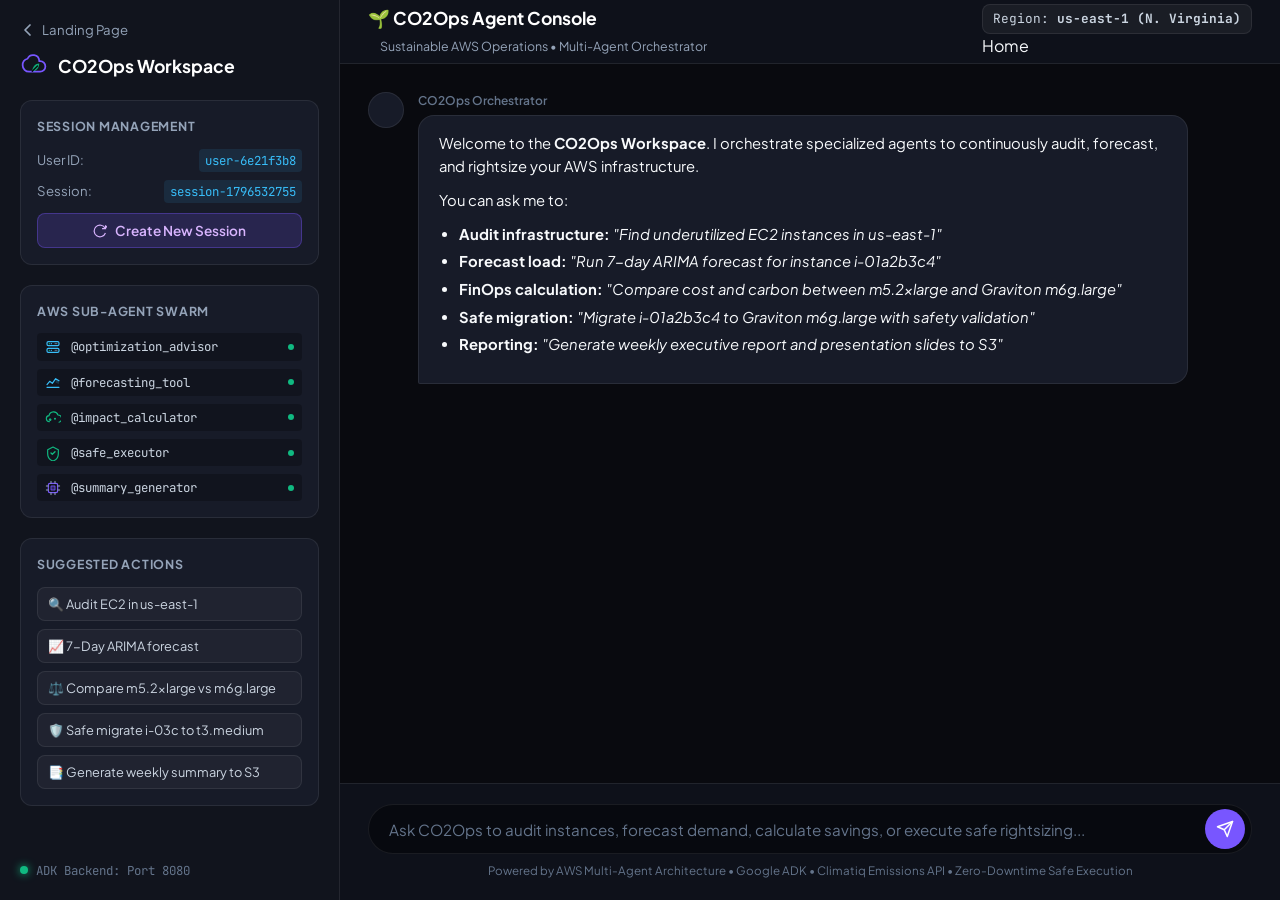
==== Frontend/workspace.html @ 9204d4e4 "Add backend auth, fix tests, merge with security fixes" ====
<!DOCTYPE html>
<html lang="en">
<head>
  <meta charset="UTF-8" />
  <meta name="viewport" content="width=device-width, initial-scale=1.0" />
  <title>CO2Ops — Agent Workspace</title>
  <link rel="preconnect" href="https://fonts.googleapis.com" />
  <link rel="preconnect" href="https://fonts.gstatic.com" crossorigin />
  <link href="https://fonts.googleapis.com/css2?family=Plus+Jakarta+Sans:wght@400;500;600;700;800&family=JetBrains+Mono:wght@400;500;600&display=swap" rel="stylesheet" />
  <link rel="stylesheet" href="./style.css" />
</head>
<body class="workspace-body">
  <!-- SVG Symbols Definition for CO2Ops -->
  <svg style="display: none;" xmlns="http://www.w3.org/2000/svg">
    <!-- Brand Logo: Eco Cloud with Leaf -->
    <symbol id="icon-co2ops-brand" viewBox="0 0 32 32">
      <path d="M22 10a7 7 0 0 0-13.4-2.3A7.5 7.5 0 0 0 3 15a7.5 7.5 0 0 0 7.5 7.5H23a6 6 0 0 0 0-12h-1z" fill="none" stroke="#7856ff" stroke-width="2" stroke-linecap="round" stroke-linejoin="round"/>
      <path d="M14 22c0-5 3.5-9 8-9 0 5-3.5 9-8 9z" fill="#10b981" opacity="0.9"/>
      <path d="M14 22l6-6" stroke="#07080b" stroke-width="1.5" stroke-linecap="round"/>
    </symbol>

    <!-- AWS EC2 Node -->
    <symbol id="icon-ec2-node" viewBox="0 0 24 24">
      <rect x="3" y="4" width="18" height="6" rx="2" fill="none" stroke="#38bdf8" stroke-width="1.75"/>
      <rect x="3" y="14" width="18" height="6" rx="2" fill="none" stroke="#38bdf8" stroke-width="1.75"/>
      <circle cx="6.5" cy="7" r="1" fill="#10b981"/>
      <circle cx="9.5" cy="7" r="1" fill="#38bdf8"/>
      <circle cx="6.5" cy="17" r="1" fill="#10b981"/>
      <circle cx="9.5" cy="17" r="1" fill="#38bdf8"/>
      <path d="M15 7h3M15 17h3" stroke="#64748b" stroke-width="1.5" stroke-linecap="round"/>
    </symbol>

    <!-- AWS Graviton ARM64 Chip -->
    <symbol id="icon-graviton-chip" viewBox="0 0 24 24">
      <rect x="5" y="5" width="14" height="14" rx="2.5" fill="none" stroke="#7856ff" stroke-width="1.75"/>
      <path d="M9 9h6v6H9z" fill="#7856ff" fill-opacity="0.3" stroke="#7856ff" stroke-width="1.2"/>
      <path d="M9 2v3M15 2v3M9 19v3M15 19v3M2 9h3M2 15h3M19 9h3M19 15h3" stroke="#94a3b8" stroke-width="1.5" stroke-linecap="round"/>
    </symbol>

    <!-- Carbon CO2 Molecule Cloud -->
    <symbol id="icon-co2-cloud" viewBox="0 0 24 24">
      <path d="M6.5 19a4.5 4.5 0 0 1-.5-8.97A7 7 0 0 1 19.5 9a5.5 5.5 0 0 1 1.5 10.79" fill="none" stroke="#10b981" stroke-width="1.75" stroke-linecap="round"/>
      <path d="M9 14.5a2 2 0 1 0 0 3 2 2 0 0 0 0-3zm6-1.5a1.5 1.5 0 1 1 0 3 1.5 1.5 0 0 1 0-3z" fill="#10b981"/>
    </symbol>

    <!-- 7-Day ARIMA Predictive Curve -->
    <symbol id="icon-arima-chart" viewBox="0 0 24 24">
      <path d="M3 20h18M3 16l4-5 4 3 5-7 5 3" fill="none" stroke="#38bdf8" stroke-width="1.75" stroke-linecap="round" stroke-linejoin="round"/>
      <path d="M16 7l5 3v5l-5-2z" fill="#38bdf8" fill-opacity="0.2"/>
    </symbol>

    <!-- Zero-Downtime Safe Shield -->
    <symbol id="icon-safe-shield" viewBox="0 0 24 24">
      <path d="M12 3l8 4v6c0 5-3.5 9.5-8 11-4.5-1.5-8-6-8-11V7l8-4z" fill="none" stroke="#10b981" stroke-width="1.75" stroke-linecap="round" stroke-linejoin="round"/>
      <path d="M9 12l2 2 4-4" fill="none" stroke="#10b981" stroke-width="2" stroke-linecap="round" stroke-linejoin="round"/>
    </symbol>

    <!-- Spark AI -->
    <symbol id="icon-copilot-spark" viewBox="0 0 24 24">
      <path d="M12 2L14.4 8.6L21 11L14.4 13.4L12 20L9.6 13.4L3 11L9.6 8.6L12 2Z" fill="url(#spark-grad)"/>
      <defs>
        <linearGradient id="spark-grad" x1="3" y1="2" x2="21" y2="20" gradientUnits="userSpaceOnUse">
          <stop stop-color="#7856ff"/>
          <stop offset="1" stop-color="#10b981"/>
        </linearGradient>
      </defs>
    </symbol>
  </svg>

  <div class="workspace-layout">
    <!-- Workspace Sidebar -->
    <aside class="workspace-sidebar">
      <div class="workspace-sidebar-header">
        <a href="./index.html" class="workspace-back-link" title="Return to Landing Page">
          <svg width="16" height="16" viewBox="0 0 16 16" fill="none"><path d="M10 13L5 8L10 3" stroke="currentColor" stroke-width="1.75" stroke-linecap="round" stroke-linejoin="round"/></svg>
          <span>Landing Page</span>
        </a>
        <div class="workspace-brand">
          <svg width="28" height="28"><use href="#icon-co2ops-brand"/></svg>
          <span class="brand-title">CO2Ops Workspace</span>
        </div>
      </div>

      <!-- Session Management -->
      <div class="session-card">
        <div class="session-card-title">Session Management</div>
        <div class="session-info-row">
          <span class="session-label">User ID:</span>
          <code id="ws-user-id" class="session-val">Loading...</code>
        </div>
        <div class="session-info-row">
          <span class="session-label">Session:</span>
          <code id="ws-session-id" class="session-val">Loading...</code>
        </div>
        <button id="ws-new-session-btn" class="btn-new-session">
          <svg width="14" height="14" viewBox="0 0 24 24" fill="none" stroke="currentColor" stroke-width="2"><path d="M21.5 2v6h-6M21.34 15.57a10 10 0 1 1-.57-8.38l5.67-5.67"/></svg>
          <span>Create New Session</span>
        </button>
      </div>

      <!-- Active Sub-Agents Status -->
      <div class="agent-swarm-card">
        <div class="session-card-title">AWS Sub-Agent Swarm</div>
        <ul class="swarm-list">
          <li class="swarm-item online" data-agent="optimization_advisor">
            <svg width="16" height="16"><use href="#icon-ec2-node"/></svg>
            <span>@optimization_advisor</span>
            <span class="badge-dot"></span>
          </li>
          <li class="swarm-item online" data-agent="forecasting_tool">
            <svg width="16" height="16"><use href="#icon-arima-chart"/></svg>
            <span>@forecasting_tool</span>
            <span class="badge-dot"></span>
          </li>
          <li class="swarm-item online" data-agent="impact_calculator">
            <svg width="16" height="16"><use href="#icon-co2-cloud"/></svg>
            <span>@impact_calculator</span>
            <span class="badge-dot"></span>
          </li>
          <li class="swarm-item online" data-agent="safe_executor">
            <svg width="16" height="16"><use href="#icon-safe-shield"/></svg>
            <span>@safe_executor</span>
            <span class="badge-dot"></span>
          </li>
          <li class="swarm-item online" data-agent="summary_generator">
            <svg width="16" height="16"><use href="#icon-graviton-chip"/></svg>
            <span>@summary_generator</span>
            <span class="badge-dot"></span>
          </li>
        </ul>
      </div>

      <!-- Quick Action Prompts -->
      <div class="quick-prompts-card">
        <div class="session-card-title">Suggested Actions</div>
        <div class="quick-chips">
          <button class="quick-chip" data-prompt="Audit my AWS EC2 fleet in us-east-1 for underutilized instances and carbon waste">
            🔍 Audit EC2 in us-east-1
          </button>
          <button class="quick-chip" data-prompt="Forecast 7-day CPU load for i-01a2b3c4d5e6f7g80 using ARIMA">
            📈 7-Day ARIMA forecast
          </button>
          <button class="quick-chip" data-prompt="Compare cost and carbon emissions between m5.2xlarge and Graviton m6g.large">
            ⚖️ Compare m5.2xlarge vs m6g.large
          </button>
          <button class="quick-chip" data-prompt="Execute safe migration of instance i-03c4d5e6f7g8012a to t3.medium with zero downtime">
            🛡️ Safe migrate i-03c to t3.medium
          </button>
          <button class="quick-chip" data-prompt="Generate weekly AWS sustainability executive summary report and upload to S3">
            📑 Generate weekly summary to S3
          </button>
        </div>
      </div>

      <div class="workspace-sidebar-footer">
        <div class="backend-pill">
          <span class="status-indicator live"></span>
          <span>ADK Backend: Port 8080</span>
        </div>
      </div>
    </aside>

    <!-- Main Chat Workspace -->
    <main class="workspace-main">
      <!-- Top Bar -->
      <header class="workspace-topbar">
        <div class="topbar-left">
          <h1 class="topbar-title">🌱 CO2Ops Agent Console</h1>
          <span class="topbar-sub">Sustainable AWS Operations • Multi-Agent Orchestrator</span>
        </div>
        <div class="topbar-right">
          <div class="badge-region">Region: <strong>us-east-1 (N. Virginia)</strong></div>
          <a href="./index.html" class="btn-ghost-nav">Home</a>
        </div>
      </header>

      <!-- Chat History -->
      <div id="ws-chat-history" class="chat-history-container">
        <!-- Welcome Message -->
        <div class="chat-message assistant-msg">
          <div class="msg-avatar">
            <svg width="20" height="20"><use href="#icon-copilot-spark"/></svg>
          </div>
          <div class="msg-content">
            <div class="msg-sender">CO2Ops Orchestrator</div>
            <div class="msg-text">
              <p>Welcome to the <strong>CO2Ops Workspace</strong>. I orchestrate specialized agents to continuously audit, forecast, and rightsize your AWS infrastructure.</p>
              <p>You can ask me to:</p>
              <ul>
                <li><strong>Audit infrastructure:</strong> <em>"Find underutilized EC2 instances in us-east-1"</em></li>
                <li><strong>Forecast load:</strong> <em>"Run 7-day ARIMA forecast for instance i-01a2b3c4"</em></li>
                <li><strong>FinOps calculation:</strong> <em>"Compare cost and carbon between m5.2xlarge and Graviton m6g.large"</em></li>
                <li><strong>Safe migration:</strong> <em>"Migrate i-01a2b3c4 to Graviton m6g.large with safety validation"</em></li>
                <li><strong>Reporting:</strong> <em>"Generate weekly executive report and presentation slides to S3"</em></li>
              </ul>
            </div>
          </div>
        </div>
      </div>

      <!-- Chat Input Form -->
      <footer class="workspace-input-bar">
        <form id="ws-chat-form" class="chat-form">
          <div class="input-wrapper">
            <input 
              type="text" 
              id="ws-chat-input" 
              placeholder="Ask CO2Ops to audit instances, forecast demand, calculate savings, or execute safe rightsizing..." 
              autocomplete="off"
              required 
            />
            <button type="submit" id="ws-send-btn" class="send-btn" title="Send message">
              <svg width="18" height="18" viewBox="0 0 24 24" fill="none" stroke="currentColor" stroke-width="2" stroke-linecap="round" stroke-linejoin="round">
                <line x1="22" y1="2" x2="11" y2="13"></line>
                <polygon points="22 2 15 22 11 13 2 9 22 2"></polygon>
              </svg>
            </button>
          </div>
        </form>
        <div class="input-caption">
          Powered by AWS Multi-Agent Architecture • Google ADK • Climatiq Emissions API • Zero-Downtime Safe Execution
        </div>
      </footer>
    </main>
  </div>

  <script src="./env.js"></script>
  <script src="./main.js"></script>
</body>
</html>
---- Frontend/style.css ----
/* ==========================================================================
   CO2Ops — Mixpanel-Authentic Design System & Workspace Styling
   Directly modeled on Mixpanel (mixpanel.com/home) & Framer Design Tokens
   Fonts: Garnett Medium/Regular, ABC Arizona Text Italic, Inter
   Palette: Warm Cream (#FAF9F5 / #FFFFFF), Deep Charcoal (#1F2023),
            Mixpanel Purple (#7856FF), Mint Green (#00332A / #EBF6F1),
            Coral (#CC5849 / #FAF0ED)
   ========================================================================== */

/* --- Local Mixpanel Fonts --- */
@font-face {
  font-family: "Garnett Medium";
  src: url("./assets/mixpanel/fonts/rEHnEvAsgbukh0QUeqSHBvG6PnI.woff2") format("woff2");
  font-display: swap;
  font-weight: 500;
  font-style: normal;
}

@font-face {
  font-family: "Garnett Regular";
  src: url("./assets/mixpanel/fonts/v6eZbzgEth8Leebqk8eQxltDlKQ.woff2") format("woff2");
  font-display: swap;
  font-weight: 400;
  font-style: normal;
}

@font-face {
  font-family: "Arizona Italic";
  src: url("./assets/mixpanel/fonts/aYR370jg1DL62OsIQpDG2mhc.woff2") format("woff2");
  font-display: swap;
  font-weight: 300;
  font-style: italic;
}

@font-face {
  font-family: "Apercu Pro";
  src: url("./assets/mixpanel/fonts/8K8wTfBIzzMXHg72z4VHnOIBNZk.woff2") format("woff2");
  font-display: swap;
  font-weight: 500;
  font-style: normal;
}

:root {
  /* Canvas & Backgrounds */
  --mp-canvas: #faf9f5;
  --mp-surface-white: #ffffff;
  --mp-surface-cream: #f4f3ed;
  --mp-surface-gray: #f3f3f7;
  --mp-surface-dark: #1f2023;
  --mp-surface-black: #111215;

  /* Text colors */
  --mp-text-primary: #1f2023;
  --mp-text-secondary: #5f6168;
  --mp-text-muted: #8e9099;
  --mp-text-light: #f4f4f6;

  /* Accents */
  --mp-purple: #7856ff;
  --mp-purple-hover: #6342e8;
  --mp-purple-tint: rgba(120, 86, 255, 0.08);
  --mp-purple-glow: rgba(120, 86, 255, 0.25);

  --mp-green-dark: #00332a;
  --mp-green-mint: #ebf6f1;
  --mp-green-accent: #00a36c;

  --mp-coral-dark: #661d2d;
  --mp-coral-tint: #faf0ed;
  --mp-coral-accent: #cc5849;

  --mp-blue-accent: #2563eb;
  --mp-amber-accent: #d97706;

  /* Borders */
  --mp-border-subtle: #e7e7eb;
  --mp-border-medium: #d4d4dc;
  --mp-border-dark: rgba(255, 255, 255, 0.1);

  /* Typography */
  --font-garnett: "Garnett Medium", "Plus Jakarta Sans", -apple-system, sans-serif;
  --font-editorial: "Arizona Italic", "Playfair Display", "Newsreader", serif;
  --font-body: "Inter", "Plus Jakarta Sans", -apple-system, sans-serif;
  --font-mono: "JetBrains Mono", monospace;

  /* Radii */
  --radius-sm: 8px;
  --radius-md: 12px;
  --radius-lg: 20px;
  --radius-xl: 32px;
  --radius-full: 9999px;

  /* Shadows */
  --shadow-subtle: 0 1px 3px rgba(0, 0, 0, 0.04), 0 1px 2px rgba(0, 0, 0, 0.02);
  --shadow-card: 0 4px 20px rgba(0, 0, 0, 0.06), 0 1px 3px rgba(0, 0, 0, 0.04);
  --shadow-float: 0 20px 40px rgba(0, 0, 0, 0.08), 0 1px 4px rgba(0, 0, 0, 0.04);
}

/* Reset & Base */
*, *::before, *::after {
  box-sizing: border-box;
  margin: 0;
  padding: 0;
}

html {
  scroll-behavior: smooth;
  color-scheme: light;
}

body {
  font-family: var(--font-body);
  color: var(--mp-text-primary);
  background-color: var(--mp-canvas);
  line-height: 1.55;
  -webkit-font-smoothing: antialiased;
}

a {
  color: inherit;
  text-decoration: none;
}

button, input {
  font-family: inherit;
}

.mp-container {
  width: 100%;
  max-width: 1240px;
  margin: 0 auto;
  padding: 0 28px;
}

/* ==========================================================================
   MIXPANEL LANDING PAGE
   ========================================================================== */

/* Top Notification Banner */
.mp-top-banner {
  background: var(--mp-surface-dark);
  color: #ffffff;
  font-size: 0.825rem;
  font-weight: 500;
  text-align: center;
  padding: 10px 16px;
  display: flex;
  align-items: center;
  justify-content: center;
  gap: 8px;
}

.mp-banner-link {
  display: inline-flex;
  align-items: center;
  gap: 6px;
  color: #d8b4fe;
  transition: color 0.15s ease;
}

.mp-banner-link:hover {
  color: #ffffff;
}

/* Sticky Mixpanel Header */
.mp-header {
  position: sticky;
  top: 0;
  z-index: 1000;
  background: rgba(250, 249, 245, 0.92);
  backdrop-filter: blur(16px);
  border-bottom: 1px solid var(--mp-border-subtle);
  height: 72px;
  display: flex;
  align-items: center;
  transition: all 0.2s ease;
}

.mp-header-inner {
  display: flex;
  align-items: center;
  justify-content: space-between;
  width: 100%;
}

.mp-logo {
  display: flex;
  align-items: center;
  gap: 10px;
}

.mp-logo-text {
  font-family: var(--font-garnett);
  font-size: 1.35rem;
  font-weight: 700;
  letter-spacing: -0.03em;
  color: var(--mp-text-primary);
}

.mp-nav-menu {
  display: none;
  align-items: center;
  gap: 32px;
}

@media (min-width: 860px) {
  .mp-nav-menu {
    display: flex;
  }
}

.mp-nav-item {
  font-size: 0.925rem;
  font-weight: 500;
  color: var(--mp-text-secondary);
  display: flex;
  align-items: center;
  gap: 4px;
  transition: color 0.15s ease;
}

.mp-nav-item:hover {
  color: var(--mp-text-primary);
}

.mp-header-actions {
  display: flex;
  align-items: center;
  gap: 16px;
}

.mp-btn-text {
  font-size: 0.9rem;
  font-weight: 600;
  color: var(--mp-text-primary);
  padding: 8px 12px;
  transition: opacity 0.15s ease;
}

.mp-btn-text:hover {
  opacity: 0.7;
}

.mp-btn-pill-primary {
  display: inline-flex;
  align-items: center;
  gap: 8px;
  background: var(--mp-surface-dark);
  color: #ffffff;
  font-size: 0.9rem;
  font-weight: 600;
  padding: 10px 22px;
  border-radius: var(--radius-full);
  transition: all 0.2s ease;
  box-shadow: 0 2px 8px rgba(0, 0, 0, 0.12);
}

.mp-btn-pill-primary:hover {
  background: #000000;
  transform: translateY(-1px);
  box-shadow: 0 4px 14px rgba(0, 0, 0, 0.18);
}

.mp-btn-pill-purple {
  display: inline-flex;
  align-items: center;
  gap: 8px;
  background: var(--mp-purple);
  color: #ffffff;
  font-size: 0.95rem;
  font-weight: 600;
  padding: 12px 28px;
  border-radius: var(--radius-full);
  transition: all 0.2s ease;
  box-shadow: 0 4px 16px var(--mp-purple-glow);
}

.mp-btn-pill-purple:hover {
  background: var(--mp-purple-hover);
  transform: translateY(-2px);
  box-shadow: 0 8px 24px var(--mp-purple-glow);
}

.mp-btn-pill-secondary {
  display: inline-flex;
  align-items: center;
  gap: 8px;
  background: var(--mp-surface-white);
  border: 1px solid var(--mp-border-medium);
  color: var(--mp-text-primary);
  font-size: 0.95rem;
  font-weight: 600;
  padding: 12px 26px;
  border-radius: var(--radius-full);
  transition: all 0.2s ease;
  box-shadow: var(--shadow-subtle);
}

.mp-btn-pill-secondary:hover {
  background: #f7f7fa;
  border-color: #bcbcc6;
}

/* Hero Section */
.mp-hero {
  padding: 72px 0 90px;
  text-align: center;
}

.mp-hero-tag {
  font-family: var(--font-garnett);
  font-size: 0.85rem;
  font-weight: 600;
  text-transform: uppercase;
  letter-spacing: 0.06em;
  color: var(--mp-purple);
  margin-bottom: 20px;
}

.mp-hero-h1 {
  font-family: var(--font-garnett);
  font-size: clamp(2.75rem, 5.5vw, 4.5rem);
  font-weight: 700;
  line-height: 1.12;
  letter-spacing: -0.035em;
  color: var(--mp-text-primary);
  max-width: 960px;
  margin: 0 auto 24px;
}

.mp-editorial-italic {
  font-family: var(--font-editorial);
  font-weight: 400;
  font-style: italic;
  letter-spacing: -0.01em;
  color: var(--mp-purple);
}

.mp-hero-sub {
  font-size: clamp(1.1rem, 2vw, 1.25rem);
  color: var(--mp-text-secondary);
  max-width: 720px;
  margin: 0 auto 36px;
  line-height: 1.6;
}

.mp-hero-actions {
  display: flex;
  align-items: center;
  justify-content: center;
  gap: 16px;
  margin-bottom: 28px;
  flex-wrap: wrap;
}

.mp-hero-review {
  display: inline-flex;
  align-items: center;
  gap: 8px;
  font-size: 0.85rem;
  color: var(--mp-text-muted);
  margin-bottom: 60px;
}

.mp-stars {
  color: #f59e0b;
}

/* Mixpanel Hero Product Showcase Window */
.mp-showcase-container {
  max-width: 1140px;
  margin: 0 auto;
}

.mp-showcase-window {
  background: var(--mp-surface-white);
  border: 1px solid var(--mp-border-subtle);
  border-radius: var(--radius-lg);
  box-shadow: var(--shadow-float);
  overflow: hidden;
  text-align: left;
}

.mp-showcase-topbar {
  background: #fbfbfd;
  border-bottom: 1px solid var(--mp-border-subtle);
  padding: 12px 20px;
  display: flex;
  align-items: center;
  justify-content: space-between;
}

.mp-window-controls {
  display: flex;
  gap: 7px;
}

.mp-win-dot {
  width: 10px;
  height: 10px;
  border-radius: 50%;
}
.mp-win-dot.d1 { background: #ff5f56; }
.mp-win-dot.d2 { background: #ffbd2e; }
.mp-win-dot.d3 { background: #27c93f; }

.mp-showcase-tabs {
  display: flex;
  gap: 4px;
}

.mp-tab-item {
  font-size: 0.8rem;
  font-weight: 600;
  padding: 5px 12px;
  border-radius: var(--radius-sm);
  color: var(--mp-text-secondary);
}

.mp-tab-item.active {
  background: var(--mp-surface-white);
  color: var(--mp-text-primary);
  box-shadow: var(--shadow-subtle);
}

.mp-live-tag {
  display: flex;
  align-items: center;
  gap: 6px;
  font-size: 0.775rem;
  color: var(--mp-green-accent);
  font-weight: 600;
}

.mp-live-dot {
  width: 7px;
  height: 7px;
  border-radius: 50%;
  background: var(--mp-green-accent);
  animation: pulseGreen 2s infinite;
}

@keyframes pulseGreen {
  0%, 100% { opacity: 1; transform: scale(1); }
  50% { opacity: 0.4; transform: scale(0.85); }
}

/* Mixpanel Query Bar inside showcase */
.mp-query-bar {
  background: #fcfcfd;
  border-bottom: 1px solid var(--mp-border-subtle);
  padding: 12px 24px;
  display: flex;
  align-items: center;
  gap: 16px;
  flex-wrap: wrap;
}

.mp-query-group {
  display: flex;
  align-items: center;
  gap: 8px;
  font-size: 0.825rem;
}

.mp-query-label {
  color: var(--mp-text-muted);
  font-weight: 500;
}

.mp-query-chip {
  display: inline-flex;
  align-items: center;
  gap: 6px;
  background: var(--mp-surface-white);
  border: 1px solid var(--mp-border-medium);
  padding: 4px 10px;
  border-radius: var(--radius-full);
  font-weight: 600;
  color: var(--mp-text-primary);
  font-size: 0.8rem;
}

.mp-query-chip.purple {
  background: var(--mp-purple-tint);
  border-color: rgba(120, 86, 255, 0.3);
  color: var(--mp-purple);
}

/* Showcase Body: Multi-Series Chart & Agent Insight */
.mp-showcase-body {
  padding: 28px 24px;
  position: relative;
  background: var(--mp-surface-white);
}

.mp-chart-legend {
  display: flex;
  gap: 20px;
  margin-bottom: 20px;
}

.mp-legend-item {
  display: flex;
  align-items: center;
  gap: 8px;
  font-size: 0.8rem;
  font-weight: 500;
  color: var(--mp-text-secondary);
}

.mp-legend-color {
  width: 12px;
  height: 4px;
  border-radius: 2px;
}
.mp-legend-color.c1 { background: var(--mp-purple); }
.mp-legend-color.c2 { background: var(--mp-green-accent); }
.mp-legend-color.c3 { background: #38bdf8; }

.mp-chart-canvas-wrap {
  width: 100%;
  height: 220px;
  margin-bottom: 20px;
}

.mp-chart-canvas-wrap svg {
  width: 100%;
  height: 100%;
}

/* Mixpanel AI Agent Callout Overlay Bubble */
.mp-agent-callout {
  background: #ffffff;
  border: 1px solid rgba(120, 86, 255, 0.35);
  border-radius: var(--radius-md);
  box-shadow: 0 12px 32px rgba(120, 86, 255, 0.12), 0 2px 8px rgba(0,0,0,0.04);
  padding: 16px 20px;
  display: flex;
  align-items: flex-start;
  gap: 16px;
  max-width: 760px;
  margin: 0 auto;
}

.mp-agent-spark-icon {
  flex-shrink: 0;
  width: 36px;
  height: 36px;
  border-radius: 50%;
  background: var(--mp-purple-tint);
  display: flex;
  align-items: center;
  justify-content: center;
}

.mp-agent-callout-content {
  flex-grow: 1;
}

.mp-agent-header {
  display: flex;
  align-items: center;
  justify-content: space-between;
  margin-bottom: 4px;
}

.mp-agent-badge {
  font-size: 0.8rem;
  font-weight: 700;
  color: var(--mp-purple);
  text-transform: uppercase;
  letter-spacing: 0.04em;
}

.mp-agent-time {
  font-size: 0.75rem;
  color: var(--mp-text-muted);
}

.mp-agent-message {
  font-size: 0.9rem;
  color: var(--mp-text-primary);
  line-height: 1.5;
}

.mp-agent-action-row {
  margin-top: 10px;
  display: flex;
  gap: 10px;
}

.mp-btn-action-small {
  font-size: 0.775rem;
  font-weight: 600;
  padding: 4px 12px;
  border-radius: var(--radius-full);
  background: var(--mp-purple);
  color: #ffffff;
  transition: opacity 0.15s ease;
}

.mp-btn-action-small:hover {
  opacity: 0.9;
}

/* Logos Strip */
.mp-logos-strip {
  padding: 60px 0 80px;
  text-align: center;
  border-bottom: 1px solid var(--mp-border-subtle);
}

.mp-logos-title {
  font-size: 0.85rem;
  font-weight: 600;
  text-transform: uppercase;
  letter-spacing: 0.06em;
  color: var(--mp-text-muted);
  margin-bottom: 32px;
}

.mp-logos-grid {
  display: flex;
  align-items: center;
  justify-content: center;
  gap: 48px;
  flex-wrap: wrap;
}

.mp-logo-partner {
  display: flex;
  align-items: center;
  gap: 10px;
  font-size: 1.1rem;
  font-weight: 700;
  color: #71737d;
  filter: grayscale(1);
  opacity: 0.8;
  transition: all 0.2s ease;
}

.mp-logo-partner:hover {
  filter: grayscale(0);
  opacity: 1;
  color: var(--mp-text-primary);
}

/* Pillars Section (Mixpanel's signature layout) */
.mp-pillar-section {
  padding: 100px 0;
  border-bottom: 1px solid var(--mp-border-subtle);
}

.mp-pillar-row {
  display: grid;
  grid-template-columns: 1fr;
  gap: 48px;
  align-items: center;
}

@media (min-width: 860px) {
  .mp-pillar-row {
    grid-template-columns: 1fr 1fr;
    gap: 80px;
  }
  .mp-pillar-row.reverse {
    direction: rtl;
  }
  .mp-pillar-row.reverse > * {
    direction: ltr;
  }
}

.mp-pillar-tag {
  font-family: var(--font-garnett);
  font-size: 0.825rem;
  font-weight: 600;
  text-transform: uppercase;
  letter-spacing: 0.06em;
  color: var(--mp-purple);
  margin-bottom: 12px;
  display: inline-block;
}

.mp-pillar-h2 {
  font-family: var(--font-garnett);
  font-size: clamp(2rem, 3.2vw, 2.75rem);
  font-weight: 700;
  line-height: 1.15;
  letter-spacing: -0.03em;
  margin-bottom: 18px;
  color: var(--mp-text-primary);
}

.mp-pillar-desc {
  font-size: 1.05rem;
  color: var(--mp-text-secondary);
  line-height: 1.6;
  margin-bottom: 24px;
}

.mp-pillar-bullets {
  list-style: none;
  display: flex;
  flex-direction: column;
  gap: 12px;
  margin-bottom: 32px;
}

.mp-bullet-item {
  display: flex;
  align-items: flex-start;
  gap: 12px;
  font-size: 0.95rem;
  color: var(--mp-text-primary);
}

.mp-bullet-check {
  color: var(--mp-purple);
  font-weight: 700;
  flex-shrink: 0;
  margin-top: 2px;
}

/* Pillar Visual Card */
.mp-pillar-visual {
  background: var(--mp-surface-white);
  border: 1px solid var(--mp-border-subtle);
  border-radius: var(--radius-lg);
  box-shadow: var(--shadow-card);
  padding: 32px;
}

.mp-card-title {
  font-family: var(--font-garnett);
  font-size: 1.1rem;
  font-weight: 600;
  margin-bottom: 20px;
  color: var(--mp-text-primary);
}

.mp-stat-row {
  display: flex;
  justify-content: space-between;
  align-items: center;
  padding: 12px 0;
  border-bottom: 1px solid var(--mp-border-subtle);
  font-size: 0.9rem;
}

.mp-stat-row:last-child {
  border-bottom: none;
}

.mp-stat-label {
  color: var(--mp-text-secondary);
}

.mp-stat-value {
  font-family: var(--font-mono);
  font-weight: 600;
  color: var(--mp-text-primary);
}

.mp-stat-value.green {
  color: var(--mp-green-accent);
}

.mp-stat-value.purple {
  color: var(--mp-purple);
}

/* Bento Grid Section */
.mp-bento-section {
  padding: 110px 0;
  background: var(--mp-surface-white);
  border-bottom: 1px solid var(--mp-border-subtle);
}

.mp-bento-header {
  text-align: center;
  max-width: 760px;
  margin: 0 auto 64px;
}

.mp-bento-grid {
  display: grid;
  grid-template-columns: 1fr;
  gap: 28px;
}

@media (min-width: 768px) {
  .mp-bento-grid {
    grid-template-columns: repeat(3, 1fr);
  }
  .mp-bento-col-2 {
    grid-column: span 2;
  }
}

.mp-bento-card {
  border: 1px solid var(--mp-border-subtle);
  border-radius: var(--radius-lg);
  padding: 36px 32px;
  transition: all 0.2s ease;
  display: flex;
  flex-direction: column;
}

.mp-bento-card.bg-cream {
  background: var(--mp-surface-cream);
}

.mp-bento-card.bg-mint {
  background: var(--mp-green-mint);
}

.mp-bento-card.bg-purple {
  background: #f7f4ff;
}

.mp-bento-card.bg-gray {
  background: var(--mp-surface-gray);
}

.mp-bento-card:hover {
  transform: translateY(-3px);
  box-shadow: var(--shadow-card);
}

.mp-bento-icon {
  width: 44px;
  height: 44px;
  border-radius: var(--radius-md);
  background: var(--mp-surface-white);
  display: flex;
  align-items: center;
  justify-content: center;
  margin-bottom: 24px;
  box-shadow: var(--shadow-subtle);
}

.mp-bento-h3 {
  font-family: var(--font-garnett);
  font-size: 1.25rem;
  font-weight: 600;
  margin-bottom: 12px;
  color: var(--mp-text-primary);
}

.mp-bento-p {
  font-size: 0.95rem;
  color: var(--mp-text-secondary);
  line-height: 1.6;
}

/* Testimonial Quote */
.mp-testimonial-section {
  padding: 100px 0;
  text-align: center;
}

.mp-quote-mark {
  font-family: var(--font-editorial);
  font-size: 5rem;
  line-height: 1;
  color: var(--mp-purple);
  margin-bottom: -20px;
}

.mp-testimonial-text {
  font-family: var(--font-garnett);
  font-size: clamp(1.5rem, 2.7vw, 2.25rem);
  font-weight: 500;
  line-height: 1.35;
  color: var(--mp-text-primary);
  max-width: 860px;
  margin: 0 auto 32px;
}

.mp-author-row {
  display: inline-flex;
  align-items: center;
  gap: 14px;
}

.mp-author-avatar {
  width: 48px;
  height: 48px;
  border-radius: 50%;
  background: var(--mp-surface-dark);
  color: #ffffff;
  display: flex;
  align-items: center;
  justify-content: center;
  font-weight: 700;
}

.mp-author-info {
  text-align: left;
}

.mp-author-name {
  font-size: 0.95rem;
  font-weight: 700;
  color: var(--mp-text-primary);
}

.mp-author-title {
  font-size: 0.8rem;
  color: var(--mp-text-muted);
}

/* Dark CTA Section */
.mp-cta-section {
  background: var(--mp-surface-dark);
  color: #ffffff;
  padding: 100px 0;
  text-align: center;
}

.mp-cta-h2 {
  font-family: var(--font-garnett);
  font-size: clamp(2.5rem, 4.5vw, 3.75rem);
  font-weight: 700;
  line-height: 1.15;
  letter-spacing: -0.03em;
  margin-bottom: 20px;
}

.mp-cta-p {
  font-size: 1.15rem;
  color: #a1a1aa;
  max-width: 600px;
  margin: 0 auto 36px;
}

/* Mixpanel 5-Column Footer */
.mp-footer {
  background: #111215;
  color: #a1a1aa;
  padding: 80px 0 40px;
  font-size: 0.875rem;
}

.mp-footer-grid {
  display: grid;
  grid-template-columns: 2fr repeat(4, 1fr);
  gap: 48px;
  margin-bottom: 64px;
}

@media (max-width: 860px) {
  .mp-footer-grid {
    grid-template-columns: 1fr 1fr;
  }
}

.mp-footer-brand p {
  margin: 16px 0 24px;
  max-width: 280px;
  line-height: 1.6;
  color: #71717a;
}

.mp-footer-status {
  display: flex;
  align-items: center;
  gap: 8px;
  font-size: 0.8rem;
  color: #e4e4e7;
}

.mp-footer-col h5 {
  font-family: var(--font-garnett);
  font-size: 0.85rem;
  font-weight: 700;
  text-transform: uppercase;
  letter-spacing: 0.05em;
  color: #ffffff;
  margin-bottom: 16px;
}

.mp-footer-col ul {
  list-style: none;
  display: flex;
  flex-direction: column;
  gap: 12px;
}

.mp-footer-col a {
  color: #a1a1aa;
  transition: color 0.15s ease;
}

.mp-footer-col a:hover {
  color: #ffffff;
}

.mp-footer-bottom {
  border-top: 1px solid rgba(255, 255, 255, 0.08);
  padding-top: 32px;
  display: flex;
  align-items: center;
  justify-content: space-between;
  flex-wrap: wrap;
  gap: 16px;
  font-size: 0.8rem;
  color: #71717a;
}

/* ==========================================================================
   WORKSPACE CONSOLE STYLING (Preserved & Polished)
   ========================================================================== */

.workspace-body {
  background-color: #0c0e14;
  height: 100vh;
  overflow: hidden;
  color: #f8fafc;
}

.workspace-layout {
  display: flex;
  height: 100vh;
  width: 100%;
}

.workspace-sidebar {
  width: 340px;
  flex-shrink: 0;
  background: #11141d;
  border-right: 1px solid rgba(255, 255, 255, 0.08);
  display: flex;
  flex-direction: column;
  padding: 20px;
  gap: 20px;
  overflow-y: auto;
}

.workspace-sidebar-header {
  display: flex;
  flex-direction: column;
  gap: 12px;
}

.workspace-back-link {
  display: inline-flex;
  align-items: center;
  gap: 6px;
  font-size: 0.825rem;
  color: #94a3b8;
  transition: color 0.15s ease;
}

.workspace-back-link:hover {
  color: #ffffff;
}

.workspace-brand {
  display: flex;
  align-items: center;
  gap: 10px;
}

.brand-title {
  font-family: var(--font-garnett);
  font-size: 1.1rem;
  font-weight: 700;
  color: #ffffff;
}

.session-card, .agent-swarm-card, .quick-prompts-card {
  background: #171b28;
  border: 1px solid rgba(255, 255, 255, 0.08);
  border-radius: var(--radius-md);
  padding: 16px;
}

.session-card-title {
  font-size: 0.775rem;
  font-weight: 700;
  text-transform: uppercase;
  letter-spacing: 0.06em;
  color: #94a3b8;
  margin-bottom: 12px;
}

.session-info-row {
  display: flex;
  justify-content: space-between;
  align-items: center;
  font-size: 0.825rem;
  margin-bottom: 8px;
}

.session-label {
  color: #94a3b8;
}

.session-val {
  font-family: var(--font-mono);
  font-size: 0.775rem;
  color: #38bdf8;
  background: rgba(56, 189, 248, 0.1);
  padding: 2px 6px;
  border-radius: 4px;
}

.btn-new-session {
  width: 100%;
  display: flex;
  align-items: center;
  justify-content: center;
  gap: 8px;
  background: rgba(120, 86, 255, 0.18);
  border: 1px solid rgba(120, 86, 255, 0.35);
  color: #d8b4fe;
  font-size: 0.85rem;
  font-weight: 600;
  padding: 8px 12px;
  border-radius: var(--radius-sm);
  cursor: pointer;
  margin-top: 10px;
  transition: all 0.15s ease;
}

.btn-new-session:hover {
  background: rgba(120, 86, 255, 0.3);
  color: #ffffff;
}

.swarm-list {
  list-style: none;
  display: flex;
  flex-direction: column;
  gap: 8px;
}

.swarm-item {
  display: flex;
  align-items: center;
  gap: 10px;
  font-family: var(--font-mono);
  font-size: 0.775rem;
  color: #cbd5e1;
  padding: 4px 8px;
  border-radius: 4px;
  background: rgba(0, 0, 0, 0.25);
}

.swarm-item .badge-dot {
  width: 6px;
  height: 6px;
  border-radius: 50%;
  background: #10b981;
  margin-left: auto;
}

/* Lights up while that sub-agent is the one handling the current request */
.swarm-item.active-agent {
  background: rgba(120, 86, 255, 0.16);
  border: 1px solid rgba(120, 86, 255, 0.5);
  color: #fff;
  box-shadow: 0 0 12px rgba(120, 86, 255, 0.25);
}

.swarm-item.active-agent .badge-dot {
  background: #7856ff;
  animation: agentPulse 1s infinite ease-in-out;
}

@keyframes agentPulse {
  0%, 100% { transform: scale(1); opacity: 1; }
  50% { transform: scale(1.6); opacity: 0.6; }
}

.quick-chips {
  display: flex;
  flex-direction: column;
  gap: 8px;
}

.quick-chip {
  background: rgba(255, 255, 255, 0.04);
  border: 1px solid rgba(255, 255, 255, 0.08);
  color: #cbd5e1;
  font-size: 0.8rem;
  padding: 8px 10px;
  border-radius: var(--radius-sm);
  text-align: left;
  cursor: pointer;
  transition: all 0.15s ease;
}

.quick-chip:hover {
  background: rgba(120, 86, 255, 0.15);
  border-color: rgba(120, 86, 255, 0.35);
  color: #ffffff;
}

.workspace-sidebar-footer {
  margin-top: auto;
}

.backend-pill {
  display: flex;
  align-items: center;
  gap: 8px;
  font-size: 0.775rem;
  font-family: var(--font-mono);
  color: #64748b;
}

.status-indicator.live {
  width: 8px;
  height: 8px;
  border-radius: 50%;
  background: #10b981;
  box-shadow: 0 0 8px #10b981;
}

.workspace-main {
  flex-grow: 1;
  display: flex;
  flex-direction: column;
  height: 100vh;
  background: #090a0f;
}

.workspace-topbar {
  height: 64px;
  border-bottom: 1px solid rgba(255, 255, 255, 0.08);
  display: flex;
  align-items: center;
  justify-content: space-between;
  padding: 0 28px;
  background: #0e111a;
}

.topbar-title {
  font-family: var(--font-garnett);
  font-size: 1.1rem;
  font-weight: 700;
  color: #ffffff;
}

.topbar-sub {
  font-size: 0.775rem;
  color: #94a3b8;
  margin-left: 12px;
}

.badge-region {
  font-size: 0.8rem;
  font-family: var(--font-mono);
  background: rgba(255, 255, 255, 0.05);
  border: 1px solid rgba(255, 255, 255, 0.08);
  padding: 4px 10px;
  border-radius: var(--radius-sm);
  color: #cbd5e1;
}

.chat-history-container {
  flex-grow: 1;
  overflow-y: auto;
  padding: 28px;
  display: flex;
  flex-direction: column;
  gap: 20px;
}

.chat-message {
  display: flex;
  gap: 14px;
  max-width: 820px;
}

.chat-message.assistant-msg {
  align-self: flex-start;
}

.chat-message.user-msg {
  align-self: flex-end;
  flex-direction: row-reverse;
}

.msg-avatar {
  width: 36px;
  height: 36px;
  border-radius: 50%;
  background: #171b28;
  border: 1px solid rgba(255, 255, 255, 0.08);
  display: flex;
  align-items: center;
  justify-content: center;
  flex-shrink: 0;
}

.user-msg .msg-avatar {
  background: var(--mp-purple);
  color: #ffffff;
  font-weight: 700;
  font-size: 0.85rem;
}

.msg-content {
  display: flex;
  flex-direction: column;
  gap: 4px;
}

.msg-sender {
  font-size: 0.75rem;
  font-weight: 600;
  color: #64748b;
}

.user-msg .msg-sender {
  text-align: right;
}

.msg-text {
  background: #171b28;
  border: 1px solid rgba(255, 255, 255, 0.08);
  border-radius: 16px 16px 16px 2px;
  padding: 16px 20px;
  font-size: 0.925rem;
  line-height: 1.6;
  color: #f8fafc;
}

.user-msg .msg-text {
  background: linear-gradient(135deg, var(--mp-purple) 0%, #6366f1 100%);
  border-color: transparent;
  border-radius: 16px 16px 2px 16px;
  color: #ffffff;
}

.msg-text p {
  margin-bottom: 10px;
}

.msg-text p:last-child {
  margin-bottom: 0;
}

.msg-text ul {
  margin-left: 20px;
  margin-bottom: 10px;
}

.msg-text li {
  margin-bottom: 4px;
}

.msg-text code {
  font-family: var(--font-mono);
  font-size: 0.825rem;
  background: rgba(0, 0, 0, 0.35);
  padding: 2px 6px;
  border-radius: 4px;
}

.msg-text a {
  color: #38bdf8;
  text-decoration: underline;
}

.thinking-bubble {
  display: flex;
  align-items: center;
  gap: 12px;
  padding: 12px 18px;
  background: #171b28;
  border: 1px solid rgba(255, 255, 255, 0.08);
  border-radius: var(--radius-md);
  color: #94a3b8;
  font-size: 0.85rem;
  font-style: italic;
  width: fit-content;
}

.dot-flashing {
  position: relative;
  width: 6px;
  height: 6px;
  border-radius: 50%;
  background-color: var(--mp-purple);
  animation: dotFlashing 1s infinite linear alternate;
  animation-delay: 0.5s;
  margin: 0 16px;
}

.dot-flashing::before, .dot-flashing::after {
  content: '';
  display: inline-block;
  position: absolute;
  top: 0;
  width: 6px;
  height: 6px;
  border-radius: 50%;
  background-color: var(--mp-purple);
}

.dot-flashing::before {
  left: -12px;
  animation: dotFlashing 1s infinite alternate;
  animation-delay: 0s;
}

.dot-flashing::after {
  left: 12px;
  animation: dotFlashing 1s infinite alternate;
  animation-delay: 1s;
}

@keyframes dotFlashing {
  0% { opacity: 0.3; transform: translateY(2px); }
  100% { opacity: 1; transform: translateY(-2px); }
}

.workspace-input-bar {
  padding: 20px 28px;
  background: #0e111a;
  border-top: 1px solid rgba(255, 255, 255, 0.08);
}

.input-wrapper {
  display: flex;
  align-items: center;
  background: #07090f;
  border: 1px solid rgba(255, 255, 255, 0.08);
  border-radius: var(--radius-full);
  padding: 4px 6px 4px 20px;
  transition: border-color 0.2s ease;
}

.input-wrapper:focus-within {
  border-color: rgba(120, 86, 255, 0.5);
  box-shadow: 0 0 14px rgba(120, 86, 255, 0.3);
}

.input-wrapper input {
  flex-grow: 1;
  background: transparent;
  border: none;
  color: #ffffff;
  font-size: 0.95rem;
  outline: none;
  padding: 10px 0;
}

.input-wrapper input::placeholder {
  color: #64748b;
}

.send-btn {
  background: var(--mp-purple);
  color: #ffffff;
  border: none;
  width: 40px;
  height: 40px;
  border-radius: 50%;
  display: flex;
  align-items: center;
  justify-content: center;
  cursor: pointer;
  transition: all 0.2s ease;
}

.send-btn:hover {
  background: #9333ea;
  transform: scale(1.05);
}

.send-btn:disabled {
  opacity: 0.5;
  cursor: not-allowed;
  transform: none;
}

.input-caption {
  text-align: center;
  font-size: 0.725rem;
  color: #64748b;
  margin-top: 8px;
}
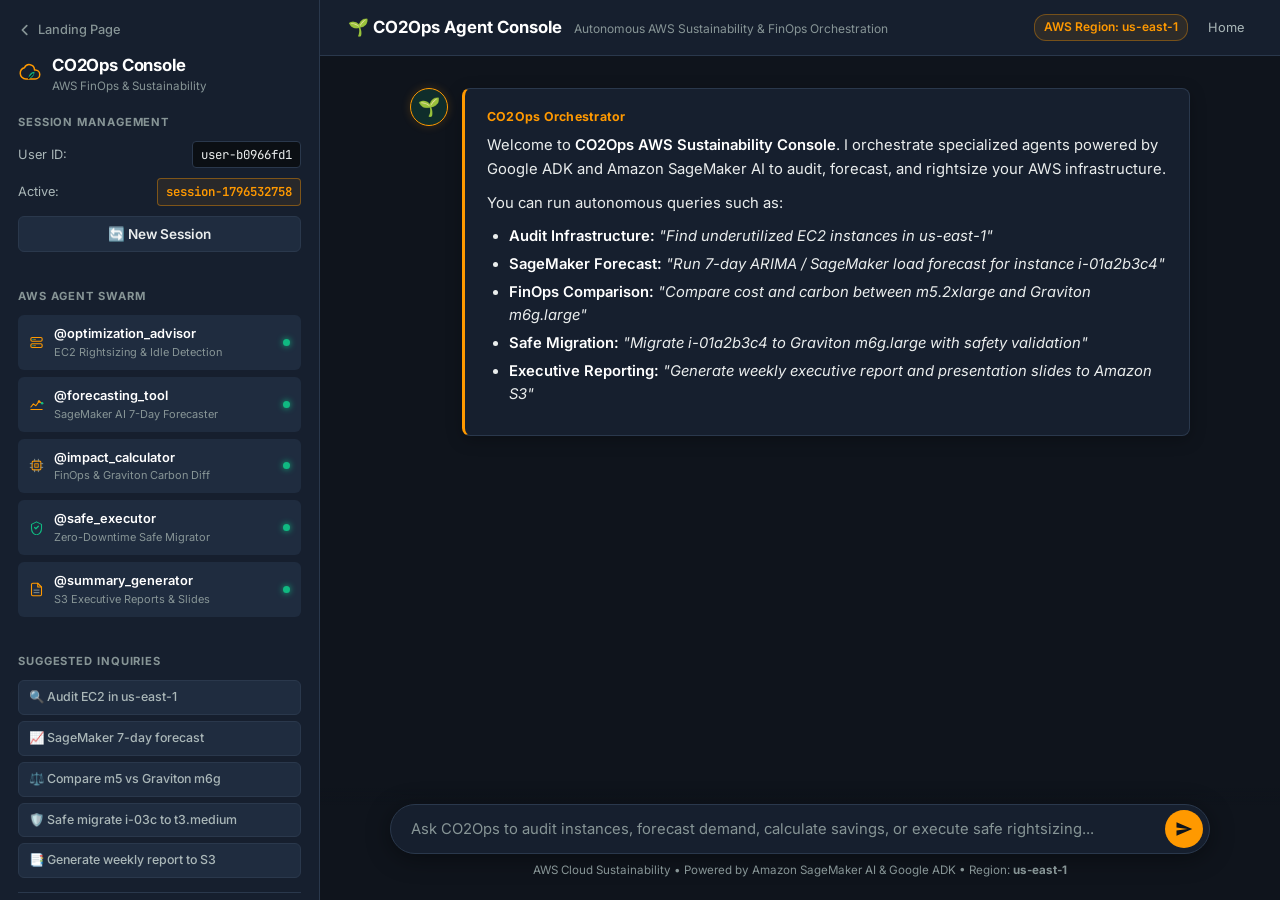
==== commit 62bf78d4: "feat(ui): redesign workspace into Streamlit-inspired layout with AWS Yellow theming" ====
--- a/Frontend/workspace.html
+++ b/Frontend/workspace.html
@@ -3,222 +3,239 @@
 <head>
   <meta charset="UTF-8" />
   <meta name="viewport" content="width=device-width, initial-scale=1.0" />
-  <title>CO2Ops — Agent Workspace</title>
+  <title>CO2Ops — AWS Sustainability & FinOps Agent Console</title>
   <link rel="preconnect" href="https://fonts.googleapis.com" />
   <link rel="preconnect" href="https://fonts.gstatic.com" crossorigin />
-  <link href="https://fonts.googleapis.com/css2?family=Plus+Jakarta+Sans:wght@400;500;600;700;800&family=JetBrains+Mono:wght@400;500;600&display=swap" rel="stylesheet" />
+  <link href="https://fonts.googleapis.com/css2?family=Inter:wght@400;500;600;700&family=JetBrains+Mono:wght@400;500;600&display=swap" rel="stylesheet" />
   <link rel="stylesheet" href="./style.css" />
 </head>
-<body class="workspace-body">
-  <!-- SVG Symbols Definition for CO2Ops -->
+<body class="st-body">
+  <!-- Minimalist AWS & Sustainability SVG Icons -->
   <svg style="display: none;" xmlns="http://www.w3.org/2000/svg">
-    <!-- Brand Logo: Eco Cloud with Leaf -->
-    <symbol id="icon-co2ops-brand" viewBox="0 0 32 32">
-      <path d="M22 10a7 7 0 0 0-13.4-2.3A7.5 7.5 0 0 0 3 15a7.5 7.5 0 0 0 7.5 7.5H23a6 6 0 0 0 0-12h-1z" fill="none" stroke="#7856ff" stroke-width="2" stroke-linecap="round" stroke-linejoin="round"/>
-      <path d="M14 22c0-5 3.5-9 8-9 0 5-3.5 9-8 9z" fill="#10b981" opacity="0.9"/>
-      <path d="M14 22l6-6" stroke="#07080b" stroke-width="1.5" stroke-linecap="round"/>
+    <!-- AWS Smile / Cloud Eco Brand Mark -->
+    <symbol id="icon-aws-co2ops" viewBox="0 0 32 32">
+      <path d="M22 10a7 7 0 0 0-13.4-2.3A7.5 7.5 0 0 0 3 15a7.5 7.5 0 0 0 7.5 7.5H23a6 6 0 0 0 0-12h-1z" fill="none" stroke="#FF9900" stroke-width="2" stroke-linecap="round" stroke-linejoin="round"/>
+      <path d="M14 22c0-5 3.5-9 8-9 0 5-3.5 9-8 9z" fill="#10B981" opacity="0.95"/>
+      <path d="M14 22l6-6" stroke="#0F141C" stroke-width="1.75" stroke-linecap="round"/>
     </symbol>
 
     <!-- AWS EC2 Node -->
-    <symbol id="icon-ec2-node" viewBox="0 0 24 24">
-      <rect x="3" y="4" width="18" height="6" rx="2" fill="none" stroke="#38bdf8" stroke-width="1.75"/>
-      <rect x="3" y="14" width="18" height="6" rx="2" fill="none" stroke="#38bdf8" stroke-width="1.75"/>
-      <circle cx="6.5" cy="7" r="1" fill="#10b981"/>
-      <circle cx="9.5" cy="7" r="1" fill="#38bdf8"/>
-      <circle cx="6.5" cy="17" r="1" fill="#10b981"/>
-      <circle cx="9.5" cy="17" r="1" fill="#38bdf8"/>
-      <path d="M15 7h3M15 17h3" stroke="#64748b" stroke-width="1.5" stroke-linecap="round"/>
-    </symbol>
-
-    <!-- AWS Graviton ARM64 Chip -->
-    <symbol id="icon-graviton-chip" viewBox="0 0 24 24">
-      <rect x="5" y="5" width="14" height="14" rx="2.5" fill="none" stroke="#7856ff" stroke-width="1.75"/>
-      <path d="M9 9h6v6H9z" fill="#7856ff" fill-opacity="0.3" stroke="#7856ff" stroke-width="1.2"/>
-      <path d="M9 2v3M15 2v3M9 19v3M15 19v3M2 9h3M2 15h3M19 9h3M19 15h3" stroke="#94a3b8" stroke-width="1.5" stroke-linecap="round"/>
-    </symbol>
-
-    <!-- Carbon CO2 Molecule Cloud -->
-    <symbol id="icon-co2-cloud" viewBox="0 0 24 24">
-      <path d="M6.5 19a4.5 4.5 0 0 1-.5-8.97A7 7 0 0 1 19.5 9a5.5 5.5 0 0 1 1.5 10.79" fill="none" stroke="#10b981" stroke-width="1.75" stroke-linecap="round"/>
-      <path d="M9 14.5a2 2 0 1 0 0 3 2 2 0 0 0 0-3zm6-1.5a1.5 1.5 0 1 1 0 3 1.5 1.5 0 0 1 0-3z" fill="#10b981"/>
-    </symbol>
-
-    <!-- 7-Day ARIMA Predictive Curve -->
-    <symbol id="icon-arima-chart" viewBox="0 0 24 24">
-      <path d="M3 20h18M3 16l4-5 4 3 5-7 5 3" fill="none" stroke="#38bdf8" stroke-width="1.75" stroke-linecap="round" stroke-linejoin="round"/>
-      <path d="M16 7l5 3v5l-5-2z" fill="#38bdf8" fill-opacity="0.2"/>
-    </symbol>
-
-    <!-- Zero-Downtime Safe Shield -->
-    <symbol id="icon-safe-shield" viewBox="0 0 24 24">
-      <path d="M12 3l8 4v6c0 5-3.5 9.5-8 11-4.5-1.5-8-6-8-11V7l8-4z" fill="none" stroke="#10b981" stroke-width="1.75" stroke-linecap="round" stroke-linejoin="round"/>
-      <path d="M9 12l2 2 4-4" fill="none" stroke="#10b981" stroke-width="2" stroke-linecap="round" stroke-linejoin="round"/>
-    </symbol>
-
-    <!-- Spark AI -->
-    <symbol id="icon-copilot-spark" viewBox="0 0 24 24">
-      <path d="M12 2L14.4 8.6L21 11L14.4 13.4L12 20L9.6 13.4L3 11L9.6 8.6L12 2Z" fill="url(#spark-grad)"/>
-      <defs>
-        <linearGradient id="spark-grad" x1="3" y1="2" x2="21" y2="20" gradientUnits="userSpaceOnUse">
-          <stop stop-color="#7856ff"/>
-          <stop offset="1" stop-color="#10b981"/>
-        </linearGradient>
-      </defs>
+    <symbol id="icon-ec2" viewBox="0 0 24 24">
+      <rect x="3" y="4" width="18" height="6" rx="2" fill="none" stroke="#FF9900" stroke-width="1.75"/>
+      <rect x="3" y="14" width="18" height="6" rx="2" fill="none" stroke="#FF9900" stroke-width="1.75"/>
+      <circle cx="6.5" cy="7" r="1" fill="#10B981"/>
+      <circle cx="9.5" cy="7" r="1" fill="#FF9900"/>
+      <circle cx="6.5" cy="17" r="1" fill="#10B981"/>
+      <circle cx="9.5" cy="17" r="1" fill="#FF9900"/>
+    </symbol>
+
+    <!-- SageMaker Forecast -->
+    <symbol id="icon-sagemaker" viewBox="0 0 24 24">
+      <path d="M3 20h18M3 16l4-5 4 3 5-7 5 3" fill="none" stroke="#FF9900" stroke-width="1.75" stroke-linecap="round" stroke-linejoin="round"/>
+      <circle cx="16" cy="7" r="2" fill="#FF9900"/>
+      <circle cx="21" cy="10" r="2" fill="#10B981"/>
+    </symbol>
+
+    <!-- Graviton / Impact -->
+    <symbol id="icon-graviton" viewBox="0 0 24 24">
+      <rect x="5" y="5" width="14" height="14" rx="2" fill="none" stroke="#FF9900" stroke-width="1.75"/>
+      <path d="M9 9h6v6H9z" fill="#FF9900" fill-opacity="0.25" stroke="#FF9900" stroke-width="1.2"/>
+      <path d="M9 2v3M15 2v3M9 19v3M15 19v3M2 9h3M2 15h3M19 9h3M19 15h3" stroke="#879596" stroke-width="1.5" stroke-linecap="round"/>
+    </symbol>
+
+    <!-- Safe Executor Shield -->
+    <symbol id="icon-shield" viewBox="0 0 24 24">
+      <path d="M12 3l8 4v6c0 5-3.5 9.5-8 11-4.5-1.5-8-6-8-11V7l8-4z" fill="none" stroke="#10B981" stroke-width="1.75" stroke-linecap="round" stroke-linejoin="round"/>
+      <path d="M9 12l2 2 4-4" fill="none" stroke="#10B981" stroke-width="2" stroke-linecap="round" stroke-linejoin="round"/>
+    </symbol>
+
+    <!-- S3 Report -->
+    <symbol id="icon-s3-report" viewBox="0 0 24 24">
+      <path d="M14 2H6a2 2 0 0 0-2 2v16a2 2 0 0 0 2 2h12a2 2 0 0 0 2-2V8z" fill="none" stroke="#FF9900" stroke-width="1.75" stroke-linecap="round" stroke-linejoin="round"/>
+      <polyline points="14 2 14 8 20 8" fill="none" stroke="#FF9900" stroke-width="1.75" stroke-linecap="round" stroke-linejoin="round"/>
+      <line x1="16" y1="13" x2="8" y2="13" stroke="#879596" stroke-width="1.5" stroke-linecap="round"/>
+      <line x1="16" y1="17" x2="8" y2="17" stroke="#879596" stroke-width="1.5" stroke-linecap="round"/>
     </symbol>
   </svg>
 
-  <div class="workspace-layout">
-    <!-- Workspace Sidebar -->
-    <aside class="workspace-sidebar">
-      <div class="workspace-sidebar-header">
-        <a href="./index.html" class="workspace-back-link" title="Return to Landing Page">
-          <svg width="16" height="16" viewBox="0 0 16 16" fill="none"><path d="M10 13L5 8L10 3" stroke="currentColor" stroke-width="1.75" stroke-linecap="round" stroke-linejoin="round"/></svg>
+  <div class="st-layout">
+    <!-- Streamlit-Style Left Sidebar -->
+    <aside class="st-sidebar">
+      <!-- Sidebar Header -->
+      <div class="st-sidebar-header">
+        <a href="./index.html" class="st-nav-back" title="Return to Landing Page">
+          <svg width="14" height="14" viewBox="0 0 16 16" fill="none"><path d="M10 13L5 8L10 3" stroke="currentColor" stroke-width="2" stroke-linecap="round" stroke-linejoin="round"/></svg>
           <span>Landing Page</span>
         </a>
-        <div class="workspace-brand">
-          <svg width="28" height="28"><use href="#icon-co2ops-brand"/></svg>
-          <span class="brand-title">CO2Ops Workspace</span>
+        <div class="st-brand">
+          <svg width="24" height="24"><use href="#icon-aws-co2ops"/></svg>
+          <div class="st-brand-text">
+            <span class="st-brand-name">CO2Ops Console</span>
+            <span class="st-brand-sub">AWS FinOps & Sustainability</span>
+          </div>
         </div>
       </div>
 
       <!-- Session Management -->
-      <div class="session-card">
-        <div class="session-card-title">Session Management</div>
-        <div class="session-info-row">
-          <span class="session-label">User ID:</span>
-          <code id="ws-user-id" class="session-val">Loading...</code>
-        </div>
-        <div class="session-info-row">
-          <span class="session-label">Session:</span>
-          <code id="ws-session-id" class="session-val">Loading...</code>
-        </div>
-        <button id="ws-new-session-btn" class="btn-new-session">
-          <svg width="14" height="14" viewBox="0 0 24 24" fill="none" stroke="currentColor" stroke-width="2"><path d="M21.5 2v6h-6M21.34 15.57a10 10 0 1 1-.57-8.38l5.67-5.67"/></svg>
-          <span>Create New Session</span>
+      <div class="st-sidebar-section">
+        <div class="st-section-title">Session Management</div>
+        <div class="st-session-row">
+          <span class="st-session-label">User ID:</span>
+          <code id="ws-user-id" class="st-code-badge">Loading...</code>
+        </div>
+        <div class="st-session-row">
+          <span class="st-session-label">Active:</span>
+          <code id="ws-session-id" class="st-code-badge active-session">Loading...</code>
+        </div>
+        <button id="ws-new-session-btn" class="st-btn-secondary" title="Reset and start new session">
+          <span>🔄 New Session</span>
         </button>
       </div>
 
-      <!-- Active Sub-Agents Status -->
-      <div class="agent-swarm-card">
-        <div class="session-card-title">AWS Sub-Agent Swarm</div>
-        <ul class="swarm-list">
-          <li class="swarm-item online" data-agent="optimization_advisor">
-            <svg width="16" height="16"><use href="#icon-ec2-node"/></svg>
-            <span>@optimization_advisor</span>
-            <span class="badge-dot"></span>
-          </li>
-          <li class="swarm-item online" data-agent="forecasting_tool">
-            <svg width="16" height="16"><use href="#icon-arima-chart"/></svg>
-            <span>@forecasting_tool</span>
-            <span class="badge-dot"></span>
-          </li>
-          <li class="swarm-item online" data-agent="impact_calculator">
-            <svg width="16" height="16"><use href="#icon-co2-cloud"/></svg>
-            <span>@impact_calculator</span>
-            <span class="badge-dot"></span>
-          </li>
-          <li class="swarm-item online" data-agent="safe_executor">
-            <svg width="16" height="16"><use href="#icon-safe-shield"/></svg>
-            <span>@safe_executor</span>
-            <span class="badge-dot"></span>
-          </li>
-          <li class="swarm-item online" data-agent="summary_generator">
-            <svg width="16" height="16"><use href="#icon-graviton-chip"/></svg>
-            <span>@summary_generator</span>
-            <span class="badge-dot"></span>
+      <div class="st-divider"></div>
+
+      <!-- AWS Agent Swarm (Minimalist AWS Service References) -->
+      <div class="st-sidebar-section">
+        <div class="st-section-title">AWS Agent Swarm</div>
+        <ul class="st-swarm-list">
+          <li class="st-swarm-item" data-agent="optimization_advisor">
+            <svg width="15" height="15"><use href="#icon-ec2"/></svg>
+            <div class="st-swarm-meta">
+              <span class="st-swarm-name">@optimization_advisor</span>
+              <span class="st-swarm-role">EC2 Rightsizing & Idle Detection</span>
+            </div>
+            <span class="st-dot-online"></span>
+          </li>
+          <li class="st-swarm-item" data-agent="forecasting_tool">
+            <svg width="15" height="15"><use href="#icon-sagemaker"/></svg>
+            <div class="st-swarm-meta">
+              <span class="st-swarm-name">@forecasting_tool</span>
+              <span class="st-swarm-role">SageMaker AI 7-Day Forecaster</span>
+            </div>
+            <span class="st-dot-online"></span>
+          </li>
+          <li class="st-swarm-item" data-agent="impact_calculator">
+            <svg width="15" height="15"><use href="#icon-graviton"/></svg>
+            <div class="st-swarm-meta">
+              <span class="st-swarm-name">@impact_calculator</span>
+              <span class="st-swarm-role">FinOps & Graviton Carbon Diff</span>
+            </div>
+            <span class="st-dot-online"></span>
+          </li>
+          <li class="st-swarm-item" data-agent="safe_executor">
+            <svg width="15" height="15"><use href="#icon-shield"/></svg>
+            <div class="st-swarm-meta">
+              <span class="st-swarm-name">@safe_executor</span>
+              <span class="st-swarm-role">Zero-Downtime Safe Migrator</span>
+            </div>
+            <span class="st-dot-online"></span>
+          </li>
+          <li class="st-swarm-item" data-agent="summary_generator">
+            <svg width="15" height="15"><use href="#icon-s3-report"/></svg>
+            <div class="st-swarm-meta">
+              <span class="st-swarm-name">@summary_generator</span>
+              <span class="st-swarm-role">S3 Executive Reports & Slides</span>
+            </div>
+            <span class="st-dot-online"></span>
           </li>
         </ul>
       </div>
 
-      <!-- Quick Action Prompts -->
-      <div class="quick-prompts-card">
-        <div class="session-card-title">Suggested Actions</div>
-        <div class="quick-chips">
-          <button class="quick-chip" data-prompt="Audit my AWS EC2 fleet in us-east-1 for underutilized instances and carbon waste">
+      <div class="st-divider"></div>
+
+      <!-- Suggested Actions (Streamlit-style quick buttons) -->
+      <div class="st-sidebar-section">
+        <div class="st-section-title">Suggested Inquiries</div>
+        <div class="st-chips-stack">
+          <button class="st-chip-btn quick-chip" data-prompt="Audit my AWS EC2 fleet in us-east-1 for underutilized instances and carbon waste">
             🔍 Audit EC2 in us-east-1
           </button>
-          <button class="quick-chip" data-prompt="Forecast 7-day CPU load for i-01a2b3c4d5e6f7g80 using ARIMA">
-            📈 7-Day ARIMA forecast
-          </button>
-          <button class="quick-chip" data-prompt="Compare cost and carbon emissions between m5.2xlarge and Graviton m6g.large">
-            ⚖️ Compare m5.2xlarge vs m6g.large
-          </button>
-          <button class="quick-chip" data-prompt="Execute safe migration of instance i-03c4d5e6f7g8012a to t3.medium with zero downtime">
+          <button class="st-chip-btn quick-chip" data-prompt="Forecast 7-day CPU load for i-01a2b3c4d5e6f7g80 using Amazon SageMaker AI">
+            📈 SageMaker 7-day forecast
+          </button>
+          <button class="st-chip-btn quick-chip" data-prompt="Compare cost and carbon emissions between m5.2xlarge and Graviton m6g.large">
+            ⚖️ Compare m5 vs Graviton m6g
+          </button>
+          <button class="st-chip-btn quick-chip" data-prompt="Execute safe migration of instance i-03c4d5e6f7g8012a to t3.medium with zero downtime">
             🛡️ Safe migrate i-03c to t3.medium
           </button>
-          <button class="quick-chip" data-prompt="Generate weekly AWS sustainability executive summary report and upload to S3">
-            📑 Generate weekly summary to S3
-          </button>
-        </div>
-      </div>
-
-      <div class="workspace-sidebar-footer">
-        <div class="backend-pill">
-          <span class="status-indicator live"></span>
-          <span>ADK Backend: Port 8080</span>
+          <button class="st-chip-btn quick-chip" data-prompt="Generate weekly AWS sustainability executive summary report and upload to S3">
+            📑 Generate weekly report to S3
+          </button>
+        </div>
+      </div>
+
+      <div class="st-sidebar-footer">
+        <div class="st-status-badge">
+          <span class="st-pulse-green"></span>
+          <span>AWS Region: <strong>us-east-1</strong></span>
+        </div>
+        <div class="st-sidebar-caption">
+          SageMaker: <strong>InService</strong> • App Runner: <strong>Active</strong>
         </div>
       </div>
     </aside>
 
-    <!-- Main Chat Workspace -->
-    <main class="workspace-main">
-      <!-- Top Bar -->
-      <header class="workspace-topbar">
-        <div class="topbar-left">
-          <h1 class="topbar-title">🌱 CO2Ops Agent Console</h1>
-          <span class="topbar-sub">Sustainable AWS Operations • Multi-Agent Orchestrator</span>
-        </div>
-        <div class="topbar-right">
-          <div class="badge-region">Region: <strong>us-east-1 (N. Virginia)</strong></div>
-          <a href="./index.html" class="btn-ghost-nav">Home</a>
+    <!-- Main Content Stream (Streamlit layout="centered") -->
+    <main class="st-main">
+      <!-- Minimalist Top Navigation Header -->
+      <header class="st-topbar">
+        <div class="st-topbar-left">
+          <h1 class="st-topbar-title">🌱 CO2Ops Agent Console</h1>
+          <span class="st-topbar-tagline">Autonomous AWS Sustainability & FinOps Orchestration</span>
+        </div>
+        <div class="st-topbar-right">
+          <span class="st-badge-aws">AWS Region: us-east-1</span>
+          <a href="./index.html" class="st-link-home">Home</a>
         </div>
       </header>
 
-      <!-- Chat History -->
-      <div id="ws-chat-history" class="chat-history-container">
-        <!-- Welcome Message -->
-        <div class="chat-message assistant-msg">
-          <div class="msg-avatar">
-            <svg width="20" height="20"><use href="#icon-copilot-spark"/></svg>
+      <!-- Centered Chat Container -->
+      <div class="st-chat-container">
+        <div id="ws-chat-history" class="st-chat-stream">
+          <!-- Streamlit Welcome Assistant Message -->
+          <div class="st-chat-message assistant">
+            <div class="st-avatar assistant-avatar" title="CO2Ops Assistant">🌱</div>
+            <div class="st-message-bubble">
+              <div class="st-message-sender">CO2Ops Orchestrator</div>
+              <div class="st-message-content">
+                <p>Welcome to <strong>CO2Ops AWS Sustainability Console</strong>. I orchestrate specialized agents powered by Google ADK and Amazon SageMaker AI to audit, forecast, and rightsize your AWS infrastructure.</p>
+                <p>You can run autonomous queries such as:</p>
+                <ul>
+                  <li><strong>Audit Infrastructure:</strong> <em>"Find underutilized EC2 instances in us-east-1"</em></li>
+                  <li><strong>SageMaker Forecast:</strong> <em>"Run 7-day ARIMA / SageMaker load forecast for instance i-01a2b3c4"</em></li>
+                  <li><strong>FinOps Comparison:</strong> <em>"Compare cost and carbon between m5.2xlarge and Graviton m6g.large"</em></li>
+                  <li><strong>Safe Migration:</strong> <em>"Migrate i-01a2b3c4 to Graviton m6g.large with safety validation"</em></li>
+                  <li><strong>Executive Reporting:</strong> <em>"Generate weekly executive report and presentation slides to Amazon S3"</em></li>
+                </ul>
+              </div>
+            </div>
           </div>
-          <div class="msg-content">
-            <div class="msg-sender">CO2Ops Orchestrator</div>
-            <div class="msg-text">
-              <p>Welcome to the <strong>CO2Ops Workspace</strong>. I orchestrate specialized agents to continuously audit, forecast, and rightsize your AWS infrastructure.</p>
-              <p>You can ask me to:</p>
-              <ul>
-                <li><strong>Audit infrastructure:</strong> <em>"Find underutilized EC2 instances in us-east-1"</em></li>
-                <li><strong>Forecast load:</strong> <em>"Run 7-day ARIMA forecast for instance i-01a2b3c4"</em></li>
-                <li><strong>FinOps calculation:</strong> <em>"Compare cost and carbon between m5.2xlarge and Graviton m6g.large"</em></li>
-                <li><strong>Safe migration:</strong> <em>"Migrate i-01a2b3c4 to Graviton m6g.large with safety validation"</em></li>
-                <li><strong>Reporting:</strong> <em>"Generate weekly executive report and presentation slides to S3"</em></li>
-              </ul>
-            </div>
+        </div>
+      </div>
+
+      <!-- Centered Pinned Bottom Input Bar (Streamlit style) -->
+      <footer class="st-bottom-bar">
+        <div class="st-bottom-inner">
+          <form id="ws-chat-form" class="st-chat-form">
+            <div class="st-input-container">
+              <input 
+                type="text" 
+                id="ws-chat-input" 
+                placeholder="Ask CO2Ops to audit instances, forecast demand, calculate savings, or execute safe rightsizing..." 
+                autocomplete="off"
+                required 
+              />
+              <button type="submit" id="ws-send-btn" class="st-send-btn" title="Send message">
+                <svg width="18" height="18" viewBox="0 0 24 24" fill="currentColor">
+                  <path d="M2.01 21L23 12 2.01 3 2 10l15 2-15 2z"/>
+                </svg>
+              </button>
+            </div>
+          </form>
+          <div class="st-input-caption">
+            AWS Cloud Sustainability • Powered by Amazon SageMaker AI & Google ADK • Region: <strong>us-east-1</strong>
           </div>
-        </div>
-      </div>
-
-      <!-- Chat Input Form -->
-      <footer class="workspace-input-bar">
-        <form id="ws-chat-form" class="chat-form">
-          <div class="input-wrapper">
-            <input 
-              type="text" 
-              id="ws-chat-input" 
-              placeholder="Ask CO2Ops to audit instances, forecast demand, calculate savings, or execute safe rightsizing..." 
-              autocomplete="off"
-              required 
-            />
-            <button type="submit" id="ws-send-btn" class="send-btn" title="Send message">
-              <svg width="18" height="18" viewBox="0 0 24 24" fill="none" stroke="currentColor" stroke-width="2" stroke-linecap="round" stroke-linejoin="round">
-                <line x1="22" y1="2" x2="11" y2="13"></line>
-                <polygon points="22 2 15 22 11 13 2 9 22 2"></polygon>
-              </svg>
-            </button>
-          </div>
-        </form>
-        <div class="input-caption">
-          Powered by AWS Multi-Agent Architecture • Google ADK • Climatiq Emissions API • Zero-Downtime Safe Execution
         </div>
       </footer>
     </main>
--- a/Frontend/style.css
+++ b/Frontend/style.css
@@ -1011,479 +1011,722 @@
 }
 
 /* ==========================================================================
-   WORKSPACE CONSOLE STYLING (Preserved & Polished)
+   STREAMLIT-INSPIRED AWS CONSOLE STYLING (AWS Yellow #FF9900 Theme)
    ========================================================================== */
 
-.workspace-body {
-  background-color: #0c0e14;
+:root {
+  /* AWS Signature Yellow Theme Tokens */
+  --aws-yellow: #FF9900;
+  --aws-yellow-hover: #FFAC33;
+  --aws-yellow-dim: rgba(255, 153, 0, 0.15);
+  --aws-yellow-glow: rgba(255, 153, 0, 0.35);
+
+  --aws-bg-canvas: #0F141C;
+  --aws-bg-surface: #161F2E;
+  --aws-bg-elevated: #1F2C3F;
+  --aws-bg-code: #0B0F14;
+
+  --aws-border: #2A384C;
+  --aws-border-light: #34445C;
+
+  --aws-text-primary: #EAEDED;
+  --aws-text-secondary: #AAB7B8;
+  --aws-text-muted: #879596;
+  --aws-green: #10B981;
+}
+
+.st-body {
+  background-color: var(--aws-bg-canvas);
+  color: var(--aws-text-primary);
+  font-family: 'Inter', -apple-system, BlinkMacSystemFont, "Segoe UI", Roboto, sans-serif;
+  margin: 0;
+  min-height: 100vh;
+  overflow-x: hidden;
+}
+
+.st-layout {
+  display: flex;
+  min-height: 100vh;
+  width: 100%;
+}
+
+/* --- Streamlit-Style Left Sidebar --- */
+.st-sidebar {
+  width: 320px;
+  flex-shrink: 0;
+  background-color: var(--aws-bg-surface);
+  border-right: 1px solid var(--aws-border);
+  display: flex;
+  flex-direction: column;
+  padding: 20px 18px;
+  gap: 14px;
+  overflow-y: auto;
   height: 100vh;
-  overflow: hidden;
-  color: #f8fafc;
-}
-
-.workspace-layout {
-  display: flex;
-  height: 100vh;
-  width: 100%;
-}
-
-.workspace-sidebar {
-  width: 340px;
-  flex-shrink: 0;
-  background: #11141d;
-  border-right: 1px solid rgba(255, 255, 255, 0.08);
-  display: flex;
-  flex-direction: column;
-  padding: 20px;
-  gap: 20px;
-  overflow-y: auto;
-}
-
-.workspace-sidebar-header {
+  position: sticky;
+  top: 0;
+  box-sizing: border-box;
+}
+
+.st-sidebar::-webkit-scrollbar {
+  width: 5px;
+}
+.st-sidebar::-webkit-scrollbar-track {
+  background: transparent;
+}
+.st-sidebar::-webkit-scrollbar-thumb {
+  background: var(--aws-border);
+  border-radius: 4px;
+}
+
+.st-sidebar-header {
   display: flex;
   flex-direction: column;
   gap: 12px;
-}
-
-.workspace-back-link {
+  padding-bottom: 4px;
+}
+
+.st-nav-back {
   display: inline-flex;
   align-items: center;
   gap: 6px;
-  font-size: 0.825rem;
-  color: #94a3b8;
+  font-size: 0.8rem;
+  color: var(--aws-text-muted);
+  font-weight: 500;
+  text-decoration: none;
   transition: color 0.15s ease;
 }
 
-.workspace-back-link:hover {
-  color: #ffffff;
-}
-
-.workspace-brand {
+.st-nav-back:hover {
+  color: var(--aws-yellow);
+}
+
+.st-brand {
   display: flex;
   align-items: center;
   gap: 10px;
 }
 
-.brand-title {
-  font-family: var(--font-garnett);
-  font-size: 1.1rem;
+.st-brand-text {
+  display: flex;
+  flex-direction: column;
+}
+
+.st-brand-name {
+  font-size: 1.05rem;
   font-weight: 700;
-  color: #ffffff;
-}
-
-.session-card, .agent-swarm-card, .quick-prompts-card {
-  background: #171b28;
-  border: 1px solid rgba(255, 255, 255, 0.08);
-  border-radius: var(--radius-md);
-  padding: 16px;
-}
-
-.session-card-title {
-  font-size: 0.775rem;
+  color: #FFFFFF;
+  letter-spacing: -0.01em;
+}
+
+.st-brand-sub {
+  font-size: 0.725rem;
+  color: var(--aws-text-muted);
+}
+
+.st-sidebar-section {
+  display: flex;
+  flex-direction: column;
+  gap: 10px;
+}
+
+.st-section-title {
+  font-size: 0.7rem;
   font-weight: 700;
   text-transform: uppercase;
-  letter-spacing: 0.06em;
-  color: #94a3b8;
-  margin-bottom: 12px;
-}
-
-.session-info-row {
+  letter-spacing: 0.08em;
+  color: var(--aws-text-muted);
+}
+
+.st-session-row {
   display: flex;
   justify-content: space-between;
   align-items: center;
-  font-size: 0.825rem;
-  margin-bottom: 8px;
-}
-
-.session-label {
-  color: #94a3b8;
-}
-
-.session-val {
-  font-family: var(--font-mono);
+  font-size: 0.82rem;
+}
+
+.st-session-label {
+  color: var(--aws-text-secondary);
+  font-size: 0.8rem;
+}
+
+.st-code-badge {
+  font-family: 'JetBrains Mono', monospace;
   font-size: 0.775rem;
-  color: #38bdf8;
-  background: rgba(56, 189, 248, 0.1);
-  padding: 2px 6px;
+  background: var(--aws-bg-code);
+  color: var(--aws-text-primary);
+  border: 1px solid var(--aws-border);
+  padding: 3px 8px;
   border-radius: 4px;
 }
 
-.btn-new-session {
+.st-code-badge.active-session {
+  color: var(--aws-yellow);
+  border-color: rgba(255, 153, 0, 0.4);
+  background: rgba(255, 153, 0, 0.08);
+  font-weight: 600;
+}
+
+/* Streamlit Secondary Button */
+.st-btn-secondary {
+  background: var(--aws-bg-elevated);
+  border: 1px solid var(--aws-border);
+  color: var(--aws-text-primary);
+  font-size: 0.85rem;
+  font-weight: 600;
+  padding: 9px 14px;
+  border-radius: 6px;
+  cursor: pointer;
+  display: flex;
+  align-items: center;
+  justify-content: center;
   width: 100%;
-  display: flex;
-  align-items: center;
-  justify-content: center;
-  gap: 8px;
-  background: rgba(120, 86, 255, 0.18);
-  border: 1px solid rgba(120, 86, 255, 0.35);
-  color: #d8b4fe;
-  font-size: 0.85rem;
-  font-weight: 600;
-  padding: 8px 12px;
-  border-radius: var(--radius-sm);
-  cursor: pointer;
-  margin-top: 10px;
   transition: all 0.15s ease;
-}
-
-.btn-new-session:hover {
-  background: rgba(120, 86, 255, 0.3);
-  color: #ffffff;
-}
-
-.swarm-list {
+  font-family: inherit;
+}
+
+.st-btn-secondary:hover {
+  border-color: var(--aws-yellow);
+  color: var(--aws-yellow);
+  background: rgba(255, 153, 0, 0.08);
+  box-shadow: 0 0 12px rgba(255, 153, 0, 0.15);
+}
+
+.st-divider {
+  height: 1px;
+  background: var(--aws-border);
+  margin: 4px 0;
+}
+
+/* Sub-Agents Swarm List */
+.st-swarm-list {
   list-style: none;
   display: flex;
   flex-direction: column;
-  gap: 8px;
-}
-
-.swarm-item {
+  gap: 7px;
+  margin: 0;
+  padding: 0;
+}
+
+.st-swarm-item {
   display: flex;
   align-items: center;
   gap: 10px;
-  font-family: var(--font-mono);
+  padding: 8px 10px;
+  border-radius: 6px;
+  background: var(--aws-bg-elevated);
+  border: 1px solid transparent;
+  font-size: 0.8rem;
+  transition: all 0.15s ease;
+}
+
+.st-swarm-item.active-agent {
+  border-color: var(--aws-yellow);
+  background: rgba(255, 153, 0, 0.1);
+  box-shadow: 0 0 10px rgba(255, 153, 0, 0.15);
+}
+
+.st-swarm-meta {
+  display: flex;
+  flex-direction: column;
+  flex-grow: 1;
+  overflow: hidden;
+}
+
+.st-swarm-name {
+  font-weight: 600;
+  color: #FFFFFF;
+  font-size: 0.8rem;
+}
+
+.st-swarm-role {
+  font-size: 0.685rem;
+  color: var(--aws-text-muted);
+  text-overflow: ellipsis;
+  white-space: nowrap;
+  overflow: hidden;
+}
+
+.st-dot-online {
+  width: 7px;
+  height: 7px;
+  border-radius: 50%;
+  background: var(--aws-green);
+  box-shadow: 0 0 6px var(--aws-green);
+  flex-shrink: 0;
+}
+
+/* Quick Inquiry Chips */
+.st-chips-stack {
+  display: flex;
+  flex-direction: column;
+  gap: 6px;
+}
+
+.st-chip-btn {
+  background: var(--aws-bg-elevated);
+  border: 1px solid var(--aws-border);
+  color: var(--aws-text-secondary);
+  padding: 8px 10px;
+  border-radius: 6px;
   font-size: 0.775rem;
-  color: #cbd5e1;
-  padding: 4px 8px;
-  border-radius: 4px;
-  background: rgba(0, 0, 0, 0.25);
-}
-
-.swarm-item .badge-dot {
-  width: 6px;
-  height: 6px;
-  border-radius: 50%;
-  background: #10b981;
-  margin-left: auto;
-}
-
-/* Lights up while that sub-agent is the one handling the current request */
-.swarm-item.active-agent {
-  background: rgba(120, 86, 255, 0.16);
-  border: 1px solid rgba(120, 86, 255, 0.5);
-  color: #fff;
-  box-shadow: 0 0 12px rgba(120, 86, 255, 0.25);
-}
-
-.swarm-item.active-agent .badge-dot {
-  background: #7856ff;
-  animation: agentPulse 1s infinite ease-in-out;
-}
-
-@keyframes agentPulse {
-  0%, 100% { transform: scale(1); opacity: 1; }
-  50% { transform: scale(1.6); opacity: 0.6; }
-}
-
-.quick-chips {
-  display: flex;
-  flex-direction: column;
-  gap: 8px;
-}
-
-.quick-chip {
-  background: rgba(255, 255, 255, 0.04);
-  border: 1px solid rgba(255, 255, 255, 0.08);
-  color: #cbd5e1;
-  font-size: 0.8rem;
-  padding: 8px 10px;
-  border-radius: var(--radius-sm);
   text-align: left;
   cursor: pointer;
   transition: all 0.15s ease;
-}
-
-.quick-chip:hover {
-  background: rgba(120, 86, 255, 0.15);
-  border-color: rgba(120, 86, 255, 0.35);
-  color: #ffffff;
-}
-
-.workspace-sidebar-footer {
+  font-weight: 500;
+  line-height: 1.35;
+  font-family: inherit;
+}
+
+.st-chip-btn:hover {
+  border-color: var(--aws-yellow);
+  color: #FFFFFF;
+  background: rgba(255, 153, 0, 0.1);
+}
+
+.st-sidebar-footer {
   margin-top: auto;
-}
-
-.backend-pill {
+  padding-top: 14px;
+  border-top: 1px solid var(--aws-border);
+  display: flex;
+  flex-direction: column;
+  gap: 6px;
+}
+
+.st-status-badge {
   display: flex;
   align-items: center;
   gap: 8px;
-  font-size: 0.775rem;
-  font-family: var(--font-mono);
-  color: #64748b;
-}
-
-.status-indicator.live {
+  font-size: 0.75rem;
+  color: var(--aws-text-primary);
+}
+
+.st-pulse-green {
   width: 8px;
   height: 8px;
   border-radius: 50%;
-  background: #10b981;
-  box-shadow: 0 0 8px #10b981;
-}
-
-.workspace-main {
-  flex-grow: 1;
+  background: var(--aws-green);
+  display: inline-block;
+  box-shadow: 0 0 6px var(--aws-green);
+}
+
+.st-sidebar-caption {
+  font-size: 0.7rem;
+  color: var(--aws-text-muted);
+}
+
+/* --- Streamlit-Style Main Area --- */
+.st-main {
+  flex: 1;
+  background: var(--aws-bg-canvas);
+  min-height: 100vh;
   display: flex;
   flex-direction: column;
-  height: 100vh;
-  background: #090a0f;
-}
-
-.workspace-topbar {
-  height: 64px;
-  border-bottom: 1px solid rgba(255, 255, 255, 0.08);
+  position: relative;
+}
+
+.st-topbar {
+  height: 56px;
+  padding: 0 28px;
+  background: var(--aws-bg-surface);
+  border-bottom: 1px solid var(--aws-border);
   display: flex;
   align-items: center;
   justify-content: space-between;
-  padding: 0 28px;
-  background: #0e111a;
-}
-
-.topbar-title {
-  font-family: var(--font-garnett);
-  font-size: 1.1rem;
+  position: sticky;
+  top: 0;
+  z-index: 20;
+}
+
+.st-topbar-left {
+  display: flex;
+  align-items: baseline;
+  gap: 12px;
+}
+
+.st-topbar-title {
+  font-size: 1.05rem;
   font-weight: 700;
-  color: #ffffff;
-}
-
-.topbar-sub {
-  font-size: 0.775rem;
-  color: #94a3b8;
-  margin-left: 12px;
-}
-
-.badge-region {
+  color: #FFFFFF;
+  margin: 0;
+}
+
+.st-topbar-tagline {
+  font-size: 0.75rem;
+  color: var(--aws-text-muted);
+}
+
+.st-topbar-right {
+  display: flex;
+  align-items: center;
+  gap: 12px;
+}
+
+.st-badge-aws {
+  background: rgba(255, 153, 0, 0.1);
+  border: 1px solid rgba(255, 153, 0, 0.35);
+  color: var(--aws-yellow);
+  font-size: 0.75rem;
+  font-weight: 600;
+  padding: 3px 9px;
+  border-radius: 12px;
+}
+
+.st-link-home {
   font-size: 0.8rem;
-  font-family: var(--font-mono);
-  background: rgba(255, 255, 255, 0.05);
-  border: 1px solid rgba(255, 255, 255, 0.08);
-  padding: 4px 10px;
-  border-radius: var(--radius-sm);
-  color: #cbd5e1;
-}
-
-.chat-history-container {
-  flex-grow: 1;
-  overflow-y: auto;
-  padding: 28px;
+  color: var(--aws-text-secondary);
+  text-decoration: none;
+  padding: 4px 8px;
+  border-radius: 4px;
+  transition: all 0.15s ease;
+}
+
+.st-link-home:hover {
+  color: #FFFFFF;
+  background: var(--aws-bg-elevated);
+}
+
+/* --- Centered Chat Container (Streamlit layout="centered") --- */
+.st-chat-container {
+  max-width: 820px;
+  width: 100%;
+  margin: 0 auto;
+  padding: 32px 20px 140px;
+  flex: 1;
+  display: flex;
+  flex-direction: column;
+  box-sizing: border-box;
+}
+
+.st-chat-stream {
   display: flex;
   flex-direction: column;
   gap: 20px;
 }
 
-.chat-message {
+.st-chat-message {
   display: flex;
   gap: 14px;
-  max-width: 820px;
-}
-
-.chat-message.assistant-msg {
-  align-self: flex-start;
-}
-
-.chat-message.user-msg {
+  width: 100%;
+}
+
+.st-avatar {
+  width: 38px;
+  height: 38px;
+  border-radius: 50%;
+  display: flex;
+  align-items: center;
+  justify-content: center;
+  font-size: 18px;
+  flex-shrink: 0;
+  user-select: none;
+}
+
+.assistant-avatar {
+  background: rgba(16, 185, 129, 0.15);
+  border: 1.5px solid var(--aws-yellow);
+  box-shadow: 0 0 10px rgba(255, 153, 0, 0.2);
+}
+
+.user-avatar {
+  background: var(--aws-bg-elevated);
+  border: 1.5px solid var(--aws-border);
+}
+
+.st-message-bubble {
+  display: flex;
+  flex-direction: column;
+  flex-grow: 1;
+  overflow: hidden;
+}
+
+/* Assistant Message Bubble: Streamlit Card Style */
+.st-chat-message.assistant .st-message-bubble {
+  background: var(--aws-bg-surface);
+  border: 1px solid var(--aws-border);
+  border-left: 3.5px solid var(--aws-yellow);
+  border-radius: 8px;
+  padding: 18px 22px;
+  box-shadow: 0 4px 16px rgba(0, 0, 0, 0.25);
+}
+
+/* User Message Bubble: Compact Right-Aligned Pill */
+.st-chat-message.user {
+  flex-direction: row-reverse;
+}
+
+.st-chat-message.user .st-message-bubble {
+  background: var(--aws-bg-elevated);
+  border: 1px solid var(--aws-border-light);
+  border-radius: 18px 18px 4px 18px;
+  padding: 12px 18px;
+  max-width: 78%;
   align-self: flex-end;
-  flex-direction: row-reverse;
-}
-
-.msg-avatar {
-  width: 36px;
-  height: 36px;
-  border-radius: 50%;
-  background: #171b28;
-  border: 1px solid rgba(255, 255, 255, 0.08);
-  display: flex;
-  align-items: center;
-  justify-content: center;
-  flex-shrink: 0;
-}
-
-.user-msg .msg-avatar {
-  background: var(--mp-purple);
-  color: #ffffff;
+  color: #FFFFFF;
+}
+
+.st-message-sender {
+  font-size: 0.775rem;
   font-weight: 700;
-  font-size: 0.85rem;
-}
-
-.msg-content {
+  color: var(--aws-yellow);
+  margin-bottom: 8px;
+  letter-spacing: 0.02em;
+}
+
+.st-chat-message.user .st-message-sender {
+  display: none;
+}
+
+.st-message-content {
+  font-size: 0.925rem;
+  line-height: 1.6;
+  color: var(--aws-text-primary);
+}
+
+.st-message-content p {
+  margin-bottom: 10px;
+}
+
+.st-message-content p:last-child {
+  margin-bottom: 0;
+}
+
+.st-message-content ul.st-list, .st-message-content ul {
+  margin: 10px 0 10px 22px;
   display: flex;
   flex-direction: column;
   gap: 4px;
 }
 
-.msg-sender {
-  font-size: 0.75rem;
-  font-weight: 600;
-  color: #64748b;
-}
-
-.user-msg .msg-sender {
-  text-align: right;
-}
-
-.msg-text {
-  background: #171b28;
-  border: 1px solid rgba(255, 255, 255, 0.08);
-  border-radius: 16px 16px 16px 2px;
-  padding: 16px 20px;
-  font-size: 0.925rem;
-  line-height: 1.6;
-  color: #f8fafc;
-}
-
-.user-msg .msg-text {
-  background: linear-gradient(135deg, var(--mp-purple) 0%, #6366f1 100%);
-  border-color: transparent;
-  border-radius: 16px 16px 2px 16px;
-  color: #ffffff;
-}
-
-.msg-text p {
-  margin-bottom: 10px;
-}
-
-.msg-text p:last-child {
-  margin-bottom: 0;
-}
-
-.msg-text ul {
-  margin-left: 20px;
-  margin-bottom: 10px;
-}
-
-.msg-text li {
-  margin-bottom: 4px;
-}
-
-.msg-text code {
-  font-family: var(--font-mono);
-  font-size: 0.825rem;
-  background: rgba(0, 0, 0, 0.35);
+.st-message-content li {
+  color: var(--aws-text-primary);
+}
+
+.st-message-content strong {
+  color: #FFFFFF;
+  font-weight: 600;
+}
+
+.st-inline-code {
+  font-family: 'JetBrains Mono', monospace;
+  font-size: 0.85em;
+  background: var(--aws-bg-code);
+  color: var(--aws-yellow);
+  border: 1px solid var(--aws-border);
   padding: 2px 6px;
   border-radius: 4px;
 }
 
-.msg-text a {
-  color: #38bdf8;
+.st-code-block {
+  background: var(--aws-bg-code);
+  border: 1px solid var(--aws-border);
+  border-radius: 6px;
+  margin: 12px 0;
+  overflow: hidden;
+}
+
+.st-code-header {
+  background: rgba(255, 255, 255, 0.04);
+  border-bottom: 1px solid var(--aws-border);
+  padding: 6px 12px;
+  font-family: 'JetBrains Mono', monospace;
+  font-size: 0.725rem;
+  color: var(--aws-text-muted);
+  text-transform: uppercase;
+}
+
+.st-code-block pre {
+  padding: 12px 16px;
+  margin: 0;
+  overflow-x: auto;
+  font-family: 'JetBrains Mono', monospace;
+  font-size: 0.85rem;
+  color: #EAEDED;
+  line-height: 1.5;
+}
+
+.st-heading-1, .st-heading-2, .st-heading-3 {
+  color: #FFFFFF;
+  margin: 18px 0 8px;
+  font-weight: 700;
+}
+
+.st-heading-1 {
+  font-size: 1.25rem;
+  border-bottom: 1px solid var(--aws-border);
+  padding-bottom: 6px;
+  color: var(--aws-yellow);
+}
+
+.st-heading-2 {
+  font-size: 1.1rem;
+  color: var(--aws-yellow);
+}
+
+.st-heading-3 {
+  font-size: 0.975rem;
+  color: #FFFFFF;
+}
+
+.st-link {
+  color: var(--aws-yellow);
   text-decoration: underline;
-}
-
-.thinking-bubble {
-  display: flex;
-  align-items: center;
-  gap: 12px;
-  padding: 12px 18px;
-  background: #171b28;
-  border: 1px solid rgba(255, 255, 255, 0.08);
-  border-radius: var(--radius-md);
-  color: #94a3b8;
+  text-underline-offset: 3px;
+  font-weight: 500;
+}
+
+.st-link:hover {
+  color: var(--aws-yellow-hover);
+}
+
+/* Streamlit Dot-Flashing Thinking Animation */
+.st-thinking-box {
+  display: flex;
+  align-items: center;
+  gap: 14px;
+  padding: 4px 0;
+}
+
+.st-thinking-text {
   font-size: 0.85rem;
   font-style: italic;
-  width: fit-content;
-}
-
-.dot-flashing {
+  color: var(--aws-text-secondary);
+}
+
+.st-dot-flashing {
   position: relative;
-  width: 6px;
-  height: 6px;
-  border-radius: 50%;
-  background-color: var(--mp-purple);
-  animation: dotFlashing 1s infinite linear alternate;
-  animation-delay: 0.5s;
-  margin: 0 16px;
-}
-
-.dot-flashing::before, .dot-flashing::after {
+  width: 8px;
+  height: 8px;
+  border-radius: 5px;
+  background-color: var(--aws-yellow);
+  color: var(--aws-yellow);
+  animation: stDotFlashing 1s infinite linear alternate;
+  animation-delay: .5s;
+  margin-left: 14px;
+  margin-right: 14px;
+}
+
+.st-dot-flashing::before, .st-dot-flashing::after {
   content: '';
   display: inline-block;
   position: absolute;
   top: 0;
-  width: 6px;
-  height: 6px;
-  border-radius: 50%;
-  background-color: var(--mp-purple);
-}
-
-.dot-flashing::before {
-  left: -12px;
-  animation: dotFlashing 1s infinite alternate;
+  width: 8px;
+  height: 8px;
+  border-radius: 5px;
+  background-color: var(--aws-yellow);
+  color: var(--aws-yellow);
+}
+
+.st-dot-flashing::before {
+  left: -14px;
+  animation: stDotFlashing 1s infinite alternate;
   animation-delay: 0s;
 }
 
-.dot-flashing::after {
-  left: 12px;
-  animation: dotFlashing 1s infinite alternate;
+.st-dot-flashing::after {
+  left: 14px;
+  animation: stDotFlashing 1s infinite alternate;
   animation-delay: 1s;
 }
 
-@keyframes dotFlashing {
+@keyframes stDotFlashing {
   0% { opacity: 0.3; transform: translateY(2px); }
   100% { opacity: 1; transform: translateY(-2px); }
 }
 
-.workspace-input-bar {
-  padding: 20px 28px;
-  background: #0e111a;
-  border-top: 1px solid rgba(255, 255, 255, 0.08);
-}
-
-.input-wrapper {
-  display: flex;
-  align-items: center;
-  background: #07090f;
-  border: 1px solid rgba(255, 255, 255, 0.08);
-  border-radius: var(--radius-full);
-  padding: 4px 6px 4px 20px;
-  transition: border-color 0.2s ease;
-}
-
-.input-wrapper:focus-within {
-  border-color: rgba(120, 86, 255, 0.5);
-  box-shadow: 0 0 14px rgba(120, 86, 255, 0.3);
-}
-
-.input-wrapper input {
+/* --- Streamlit Centered Bottom Input Bar --- */
+.st-bottom-bar {
+  position: fixed;
+  bottom: 0;
+  left: 320px;
+  right: 0;
+  padding: 16px 20px 20px;
+  background: linear-gradient(to top, var(--aws-bg-canvas) 85%, transparent 100%);
+  z-index: 30;
+  box-sizing: border-box;
+}
+
+.st-bottom-inner {
+  max-width: 820px;
+  width: 100%;
+  margin: 0 auto;
+}
+
+.st-input-container {
+  display: flex;
+  align-items: center;
+  background: var(--aws-bg-surface);
+  border: 1.5px solid var(--aws-border);
+  border-radius: 28px;
+  padding: 5px 6px 5px 20px;
+  box-shadow: 0 4px 24px rgba(0, 0, 0, 0.4);
+  transition: all 0.2s ease;
+}
+
+.st-input-container:focus-within {
+  border-color: var(--aws-yellow);
+  box-shadow: 0 0 0 2px rgba(255, 153, 0, 0.25), 0 6px 24px rgba(0, 0, 0, 0.5);
+}
+
+#ws-chat-input {
   flex-grow: 1;
   background: transparent;
   border: none;
-  color: #ffffff;
-  font-size: 0.95rem;
+  color: #FFFFFF;
+  font-size: 0.925rem;
   outline: none;
-  padding: 10px 0;
-}
-
-.input-wrapper input::placeholder {
-  color: #64748b;
-}
-
-.send-btn {
-  background: var(--mp-purple);
-  color: #ffffff;
+  padding: 8px 0;
+  font-family: inherit;
+}
+
+#ws-chat-input::placeholder {
+  color: var(--aws-text-muted);
+}
+
+.st-send-btn {
+  background: var(--aws-yellow);
+  color: #0F141C;
   border: none;
-  width: 40px;
-  height: 40px;
+  width: 38px;
+  height: 38px;
   border-radius: 50%;
   display: flex;
   align-items: center;
   justify-content: center;
   cursor: pointer;
-  transition: all 0.2s ease;
-}
-
-.send-btn:hover {
-  background: #9333ea;
+  transition: all 0.15s ease;
+  flex-shrink: 0;
+}
+
+.st-send-btn:hover {
+  background: var(--aws-yellow-hover);
   transform: scale(1.05);
 }
 
-.send-btn:disabled {
-  opacity: 0.5;
+.st-send-btn:disabled {
+  opacity: 0.4;
   cursor: not-allowed;
   transform: none;
 }
 
-.input-caption {
+.st-input-caption {
   text-align: center;
   font-size: 0.725rem;
-  color: #64748b;
+  color: var(--aws-text-muted);
   margin-top: 8px;
 }
+
+/* Responsive adjustment */
+@media (max-width: 900px) {
+  .st-layout {
+    flex-direction: column;
+  }
+  .st-sidebar {
+    width: 100%;
+    height: auto;
+    position: relative;
+  }
+  .st-bottom-bar {
+    left: 0;
+  }
+}
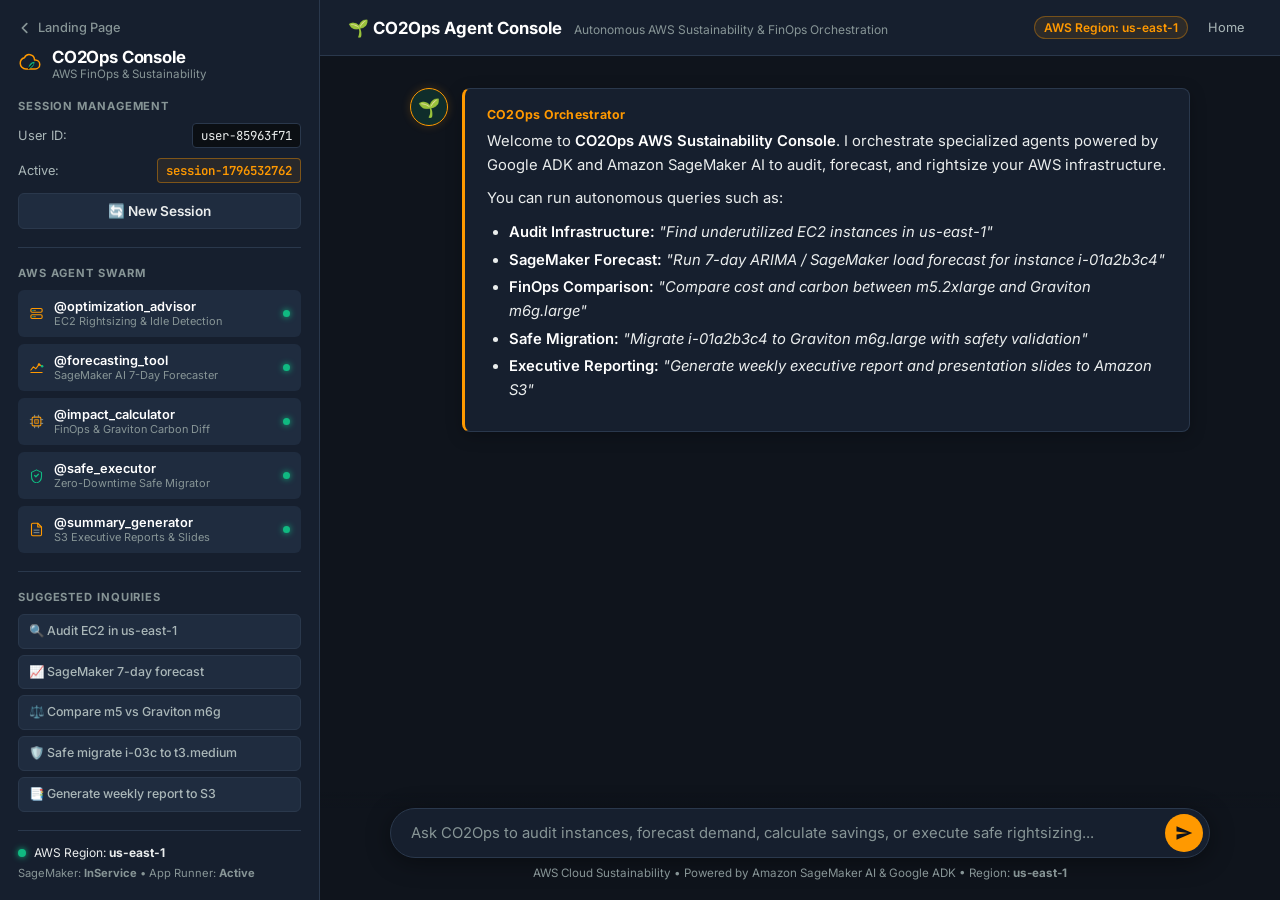
==== commit 5f5b5720: "fix(frontend): inline Streamlit AWS Yellow CSS to eliminate caching lag and configure no-cache in ng" ====
--- a/Frontend/workspace.html
+++ b/Frontend/workspace.html
@@ -7,19 +7,742 @@
   <link rel="preconnect" href="https://fonts.googleapis.com" />
   <link rel="preconnect" href="https://fonts.gstatic.com" crossorigin />
   <link href="https://fonts.googleapis.com/css2?family=Inter:wght@400;500;600;700&family=JetBrains+Mono:wght@400;500;600&display=swap" rel="stylesheet" />
-  <link rel="stylesheet" href="./style.css" />
+  <style>
+    /* ==========================================================================
+       AUTHENTIC STREAMLIT AWS CONSOLE (AWS Signature Yellow #FF9900)
+       Inlined for instantaneous rendering with zero caching latency
+       ========================================================================== */
+    :root {
+      --aws-yellow: #FF9900;
+      --aws-yellow-hover: #FFAC33;
+      --aws-yellow-dim: rgba(255, 153, 0, 0.15);
+      --aws-yellow-glow: rgba(255, 153, 0, 0.35);
+
+      --aws-bg-canvas: #0F141C;
+      --aws-bg-surface: #161F2E;
+      --aws-bg-elevated: #1F2C3F;
+      --aws-bg-code: #0B0F14;
+
+      --aws-border: #2A384C;
+      --aws-border-light: #34445C;
+
+      --aws-text-primary: #EAEDED;
+      --aws-text-secondary: #AAB7B8;
+      --aws-text-muted: #879596;
+      --aws-green: #10B981;
+    }
+
+    *, *::before, *::after {
+      box-sizing: border-box;
+      margin: 0;
+      padding: 0;
+    }
+
+    body.st-body {
+      background-color: var(--aws-bg-canvas);
+      color: var(--aws-text-primary);
+      font-family: 'Inter', -apple-system, BlinkMacSystemFont, "Segoe UI", Roboto, sans-serif;
+      margin: 0;
+      min-height: 100vh;
+      overflow-x: hidden;
+    }
+
+    .st-layout {
+      display: flex;
+      min-height: 100vh;
+      width: 100%;
+    }
+
+    /* --- Streamlit-Style Left Sidebar --- */
+    .st-sidebar {
+      width: 320px;
+      flex-shrink: 0;
+      background-color: var(--aws-bg-surface);
+      border-right: 1px solid var(--aws-border);
+      display: flex;
+      flex-direction: column;
+      padding: 20px 18px;
+      gap: 14px;
+      overflow-y: auto;
+      height: 100vh;
+      position: sticky;
+      top: 0;
+      box-sizing: border-box;
+    }
+
+    .st-sidebar::-webkit-scrollbar {
+      width: 5px;
+    }
+    .st-sidebar::-webkit-scrollbar-track {
+      background: transparent;
+    }
+    .st-sidebar::-webkit-scrollbar-thumb {
+      background: var(--aws-border);
+      border-radius: 4px;
+    }
+
+    .st-sidebar-header {
+      display: flex;
+      flex-direction: column;
+      gap: 12px;
+      padding-bottom: 4px;
+    }
+
+    .st-nav-back {
+      display: inline-flex;
+      align-items: center;
+      gap: 6px;
+      font-size: 0.8rem;
+      color: var(--aws-text-muted);
+      font-weight: 500;
+      text-decoration: none;
+      transition: color 0.15s ease;
+    }
+
+    .st-nav-back:hover {
+      color: var(--aws-yellow);
+    }
+
+    .st-brand {
+      display: flex;
+      align-items: center;
+      gap: 10px;
+    }
+
+    .st-brand-text {
+      display: flex;
+      flex-direction: column;
+    }
+
+    .st-brand-name {
+      font-size: 1.05rem;
+      font-weight: 700;
+      color: #FFFFFF;
+      letter-spacing: -0.01em;
+    }
+
+    .st-brand-sub {
+      font-size: 0.725rem;
+      color: var(--aws-text-muted);
+    }
+
+    .st-sidebar-section {
+      display: flex;
+      flex-direction: column;
+      gap: 10px;
+    }
+
+    .st-section-title {
+      font-size: 0.7rem;
+      font-weight: 700;
+      text-transform: uppercase;
+      letter-spacing: 0.08em;
+      color: var(--aws-text-muted);
+    }
+
+    .st-session-row {
+      display: flex;
+      justify-content: space-between;
+      align-items: center;
+      font-size: 0.82rem;
+    }
+
+    .st-session-label {
+      color: var(--aws-text-secondary);
+      font-size: 0.8rem;
+    }
+
+    .st-code-badge {
+      font-family: 'JetBrains Mono', monospace;
+      font-size: 0.775rem;
+      background: var(--aws-bg-code);
+      color: var(--aws-text-primary);
+      border: 1px solid var(--aws-border);
+      padding: 3px 8px;
+      border-radius: 4px;
+    }
+
+    .st-code-badge.active-session {
+      color: var(--aws-yellow);
+      border-color: rgba(255, 153, 0, 0.4);
+      background: rgba(255, 153, 0, 0.08);
+      font-weight: 600;
+    }
+
+    /* Streamlit Secondary Button */
+    .st-btn-secondary {
+      background: var(--aws-bg-elevated);
+      border: 1px solid var(--aws-border);
+      color: var(--aws-text-primary);
+      font-size: 0.85rem;
+      font-weight: 600;
+      padding: 9px 14px;
+      border-radius: 6px;
+      cursor: pointer;
+      display: flex;
+      align-items: center;
+      justify-content: center;
+      width: 100%;
+      transition: all 0.15s ease;
+      font-family: inherit;
+    }
+
+    .st-btn-secondary:hover {
+      border-color: var(--aws-yellow);
+      color: var(--aws-yellow);
+      background: rgba(255, 153, 0, 0.08);
+      box-shadow: 0 0 12px rgba(255, 153, 0, 0.15);
+    }
+
+    .st-divider {
+      height: 1px;
+      background: var(--aws-border);
+      margin: 4px 0;
+    }
+
+    /* Sub-Agents Swarm List */
+    .st-swarm-list {
+      list-style: none;
+      display: flex;
+      flex-direction: column;
+      gap: 7px;
+      margin: 0;
+      padding: 0;
+    }
+
+    .st-swarm-item {
+      display: flex;
+      align-items: center;
+      gap: 10px;
+      padding: 8px 10px;
+      border-radius: 6px;
+      background: var(--aws-bg-elevated);
+      border: 1px solid transparent;
+      font-size: 0.8rem;
+      transition: all 0.15s ease;
+    }
+
+    .st-swarm-item.active-agent {
+      border-color: var(--aws-yellow);
+      background: rgba(255, 153, 0, 0.1);
+      box-shadow: 0 0 10px rgba(255, 153, 0, 0.15);
+    }
+
+    .st-swarm-meta {
+      display: flex;
+      flex-direction: column;
+      flex-grow: 1;
+      overflow: hidden;
+    }
+
+    .st-swarm-name {
+      font-weight: 600;
+      color: #FFFFFF;
+      font-size: 0.8rem;
+    }
+
+    .st-swarm-role {
+      font-size: 0.685rem;
+      color: var(--aws-text-muted);
+      text-overflow: ellipsis;
+      white-space: nowrap;
+      overflow: hidden;
+    }
+
+    .st-dot-online {
+      width: 7px;
+      height: 7px;
+      border-radius: 50%;
+      background: var(--aws-green);
+      box-shadow: 0 0 6px var(--aws-green);
+      flex-shrink: 0;
+    }
+
+    /* Quick Inquiry Chips */
+    .st-chips-stack {
+      display: flex;
+      flex-direction: column;
+      gap: 6px;
+    }
+
+    .st-chip-btn {
+      background: var(--aws-bg-elevated);
+      border: 1px solid var(--aws-border);
+      color: var(--aws-text-secondary);
+      padding: 8px 10px;
+      border-radius: 6px;
+      font-size: 0.775rem;
+      text-align: left;
+      cursor: pointer;
+      transition: all 0.15s ease;
+      font-weight: 500;
+      line-height: 1.35;
+      font-family: inherit;
+    }
+
+    .st-chip-btn:hover {
+      border-color: var(--aws-yellow);
+      color: #FFFFFF;
+      background: rgba(255, 153, 0, 0.1);
+    }
+
+    .st-sidebar-footer {
+      margin-top: auto;
+      padding-top: 14px;
+      border-top: 1px solid var(--aws-border);
+      display: flex;
+      flex-direction: column;
+      gap: 6px;
+    }
+
+    .st-status-badge {
+      display: flex;
+      align-items: center;
+      gap: 8px;
+      font-size: 0.75rem;
+      color: var(--aws-text-primary);
+    }
+
+    .st-pulse-green {
+      width: 8px;
+      height: 8px;
+      border-radius: 50%;
+      background: var(--aws-green);
+      display: inline-block;
+      box-shadow: 0 0 6px var(--aws-green);
+    }
+
+    .st-sidebar-caption {
+      font-size: 0.7rem;
+      color: var(--aws-text-muted);
+    }
+
+    /* --- Streamlit-Style Main Area --- */
+    .st-main {
+      flex: 1;
+      background: var(--aws-bg-canvas);
+      min-height: 100vh;
+      display: flex;
+      flex-direction: column;
+      position: relative;
+    }
+
+    .st-topbar {
+      height: 56px;
+      padding: 0 28px;
+      background: var(--aws-bg-surface);
+      border-bottom: 1px solid var(--aws-border);
+      display: flex;
+      align-items: center;
+      justify-content: space-between;
+      position: sticky;
+      top: 0;
+      z-index: 20;
+    }
+
+    .st-topbar-left {
+      display: flex;
+      align-items: baseline;
+      gap: 12px;
+    }
+
+    .st-topbar-title {
+      font-size: 1.05rem;
+      font-weight: 700;
+      color: #FFFFFF;
+      margin: 0;
+    }
+
+    .st-topbar-tagline {
+      font-size: 0.75rem;
+      color: var(--aws-text-muted);
+    }
+
+    .st-topbar-right {
+      display: flex;
+      align-items: center;
+      gap: 12px;
+    }
+
+    .st-badge-aws {
+      background: rgba(255, 153, 0, 0.1);
+      border: 1px solid rgba(255, 153, 0, 0.35);
+      color: var(--aws-yellow);
+      font-size: 0.75rem;
+      font-weight: 600;
+      padding: 3px 9px;
+      border-radius: 12px;
+    }
+
+    .st-link-home {
+      font-size: 0.8rem;
+      color: var(--aws-text-secondary);
+      text-decoration: none;
+      padding: 4px 8px;
+      border-radius: 4px;
+      transition: all 0.15s ease;
+    }
+
+    .st-link-home:hover {
+      color: #FFFFFF;
+      background: var(--aws-bg-elevated);
+    }
+
+    /* --- Centered Chat Container (Streamlit layout="centered") --- */
+    .st-chat-container {
+      max-width: 820px;
+      width: 100%;
+      margin: 0 auto;
+      padding: 32px 20px 140px;
+      flex: 1;
+      display: flex;
+      flex-direction: column;
+      box-sizing: border-box;
+    }
+
+    .st-chat-stream {
+      display: flex;
+      flex-direction: column;
+      gap: 20px;
+    }
+
+    .st-chat-message {
+      display: flex;
+      gap: 14px;
+      width: 100%;
+    }
+
+    .st-avatar {
+      width: 38px;
+      height: 38px;
+      border-radius: 50%;
+      display: flex;
+      align-items: center;
+      justify-content: center;
+      font-size: 18px;
+      flex-shrink: 0;
+      user-select: none;
+    }
+
+    .assistant-avatar {
+      background: rgba(16, 185, 129, 0.15);
+      border: 1.5px solid var(--aws-yellow);
+      box-shadow: 0 0 10px rgba(255, 153, 0, 0.2);
+    }
+
+    .user-avatar {
+      background: var(--aws-bg-elevated);
+      border: 1.5px solid var(--aws-border);
+    }
+
+    .st-message-bubble {
+      display: flex;
+      flex-direction: column;
+      flex-grow: 1;
+      overflow: hidden;
+    }
+
+    /* Assistant Message Bubble: Streamlit Card Style */
+    .st-chat-message.assistant .st-message-bubble {
+      background: var(--aws-bg-surface);
+      border: 1px solid var(--aws-border);
+      border-left: 3.5px solid var(--aws-yellow);
+      border-radius: 8px;
+      padding: 18px 22px;
+      box-shadow: 0 4px 16px rgba(0, 0, 0, 0.25);
+    }
+
+    /* User Message Bubble: Compact Right-Aligned Pill */
+    .st-chat-message.user {
+      flex-direction: row-reverse;
+    }
+
+    .st-chat-message.user .st-message-bubble {
+      background: var(--aws-bg-elevated);
+      border: 1px solid var(--aws-border-light);
+      border-radius: 18px 18px 4px 18px;
+      padding: 12px 18px;
+      max-width: 78%;
+      align-self: flex-end;
+      color: #FFFFFF;
+    }
+
+    .st-message-sender {
+      font-size: 0.775rem;
+      font-weight: 700;
+      color: var(--aws-yellow);
+      margin-bottom: 8px;
+      letter-spacing: 0.02em;
+    }
+
+    .st-chat-message.user .st-message-sender {
+      display: none;
+    }
+
+    .st-message-content {
+      font-size: 0.925rem;
+      line-height: 1.6;
+      color: var(--aws-text-primary);
+    }
+
+    .st-message-content p {
+      margin-bottom: 10px;
+    }
+
+    .st-message-content p:last-child {
+      margin-bottom: 0;
+    }
+
+    .st-message-content ul.st-list, .st-message-content ul {
+      margin: 10px 0 10px 22px;
+      display: flex;
+      flex-direction: column;
+      gap: 4px;
+    }
+
+    .st-message-content li {
+      color: var(--aws-text-primary);
+    }
+
+    .st-message-content strong {
+      color: #FFFFFF;
+      font-weight: 600;
+    }
+
+    .st-inline-code {
+      font-family: 'JetBrains Mono', monospace;
+      font-size: 0.85em;
+      background: var(--aws-bg-code);
+      color: var(--aws-yellow);
+      border: 1px solid var(--aws-border);
+      padding: 2px 6px;
+      border-radius: 4px;
+    }
+
+    .st-code-block {
+      background: var(--aws-bg-code);
+      border: 1px solid var(--aws-border);
+      border-radius: 6px;
+      margin: 12px 0;
+      overflow: hidden;
+    }
+
+    .st-code-header {
+      background: rgba(255, 255, 255, 0.04);
+      border-bottom: 1px solid var(--aws-border);
+      padding: 6px 12px;
+      font-family: 'JetBrains Mono', monospace;
+      font-size: 0.725rem;
+      color: var(--aws-text-muted);
+      text-transform: uppercase;
+    }
+
+    .st-code-block pre {
+      padding: 12px 16px;
+      margin: 0;
+      overflow-x: auto;
+      font-family: 'JetBrains Mono', monospace;
+      font-size: 0.85rem;
+      color: #EAEDED;
+      line-height: 1.5;
+    }
+
+    .st-heading-1, .st-heading-2, .st-heading-3 {
+      color: #FFFFFF;
+      margin: 18px 0 8px;
+      font-weight: 700;
+    }
+
+    .st-heading-1 {
+      font-size: 1.25rem;
+      border-bottom: 1px solid var(--aws-border);
+      padding-bottom: 6px;
+      color: var(--aws-yellow);
+    }
+
+    .st-heading-2 {
+      font-size: 1.1rem;
+      color: var(--aws-yellow);
+    }
+
+    .st-heading-3 {
+      font-size: 0.975rem;
+      color: #FFFFFF;
+    }
+
+    .st-link {
+      color: var(--aws-yellow);
+      text-decoration: underline;
+      text-underline-offset: 3px;
+      font-weight: 500;
+    }
+
+    .st-link:hover {
+      color: var(--aws-yellow-hover);
+    }
+
+    /* Streamlit Dot-Flashing Thinking Animation */
+    .st-thinking-box {
+      display: flex;
+      align-items: center;
+      gap: 14px;
+      padding: 4px 0;
+    }
+
+    .st-thinking-text {
+      font-size: 0.85rem;
+      font-style: italic;
+      color: var(--aws-text-secondary);
+    }
+
+    .st-dot-flashing {
+      position: relative;
+      width: 8px;
+      height: 8px;
+      border-radius: 5px;
+      background-color: var(--aws-yellow);
+      color: var(--aws-yellow);
+      animation: stDotFlashing 1s infinite linear alternate;
+      animation-delay: .5s;
+      margin-left: 14px;
+      margin-right: 14px;
+    }
+
+    .st-dot-flashing::before, .st-dot-flashing::after {
+      content: '';
+      display: inline-block;
+      position: absolute;
+      top: 0;
+      width: 8px;
+      height: 8px;
+      border-radius: 5px;
+      background-color: var(--aws-yellow);
+      color: var(--aws-yellow);
+    }
+
+    .st-dot-flashing::before {
+      left: -14px;
+      animation: stDotFlashing 1s infinite alternate;
+      animation-delay: 0s;
+    }
+
+    .st-dot-flashing::after {
+      left: 14px;
+      animation: stDotFlashing 1s infinite alternate;
+      animation-delay: 1s;
+    }
+
+    @keyframes stDotFlashing {
+      0% { opacity: 0.3; transform: translateY(2px); }
+      100% { opacity: 1; transform: translateY(-2px); }
+    }
+
+    /* --- Streamlit Centered Bottom Input Bar --- */
+    .st-bottom-bar {
+      position: fixed;
+      bottom: 0;
+      left: 320px;
+      right: 0;
+      padding: 16px 20px 20px;
+      background: linear-gradient(to top, var(--aws-bg-canvas) 85%, transparent 100%);
+      z-index: 30;
+      box-sizing: border-box;
+    }
+
+    .st-bottom-inner {
+      max-width: 820px;
+      width: 100%;
+      margin: 0 auto;
+    }
+
+    .st-input-container {
+      display: flex;
+      align-items: center;
+      background: var(--aws-bg-surface);
+      border: 1.5px solid var(--aws-border);
+      border-radius: 28px;
+      padding: 5px 6px 5px 20px;
+      box-shadow: 0 4px 24px rgba(0, 0, 0, 0.4);
+      transition: all 0.2s ease;
+    }
+
+    .st-input-container:focus-within {
+      border-color: var(--aws-yellow);
+      box-shadow: 0 0 0 2px rgba(255, 153, 0, 0.25), 0 6px 24px rgba(0, 0, 0, 0.5);
+    }
+
+    #ws-chat-input {
+      flex-grow: 1;
+      background: transparent;
+      border: none;
+      color: #FFFFFF;
+      font-size: 0.925rem;
+      outline: none;
+      padding: 8px 0;
+      font-family: inherit;
+    }
+
+    #ws-chat-input::placeholder {
+      color: var(--aws-text-muted);
+    }
+
+    .st-send-btn {
+      background: var(--aws-yellow);
+      color: #0F141C;
+      border: none;
+      width: 38px;
+      height: 38px;
+      border-radius: 50%;
+      display: flex;
+      align-items: center;
+      justify-content: center;
+      cursor: pointer;
+      transition: all 0.15s ease;
+      flex-shrink: 0;
+    }
+
+    .st-send-btn:hover {
+      background: var(--aws-yellow-hover);
+      transform: scale(1.05);
+    }
+
+    .st-send-btn:disabled {
+      opacity: 0.4;
+      cursor: not-allowed;
+      transform: none;
+    }
+
+    .st-input-caption {
+      text-align: center;
+      font-size: 0.725rem;
+      color: var(--aws-text-muted);
+      margin-top: 8px;
+    }
+
+    /* Responsive adjustment */
+    @media (max-width: 900px) {
+      .st-layout {
+        flex-direction: column;
+      }
+      .st-sidebar {
+        width: 100%;
+        height: auto;
+        position: relative;
+      }
+      .st-bottom-bar {
+        left: 0;
+      }
+    }
+  </style>
 </head>
 <body class="st-body">
   <!-- Minimalist AWS & Sustainability SVG Icons -->
   <svg style="display: none;" xmlns="http://www.w3.org/2000/svg">
-    <!-- AWS Smile / Cloud Eco Brand Mark -->
     <symbol id="icon-aws-co2ops" viewBox="0 0 32 32">
       <path d="M22 10a7 7 0 0 0-13.4-2.3A7.5 7.5 0 0 0 3 15a7.5 7.5 0 0 0 7.5 7.5H23a6 6 0 0 0 0-12h-1z" fill="none" stroke="#FF9900" stroke-width="2" stroke-linecap="round" stroke-linejoin="round"/>
       <path d="M14 22c0-5 3.5-9 8-9 0 5-3.5 9-8 9z" fill="#10B981" opacity="0.95"/>
       <path d="M14 22l6-6" stroke="#0F141C" stroke-width="1.75" stroke-linecap="round"/>
     </symbol>
-
-    <!-- AWS EC2 Node -->
     <symbol id="icon-ec2" viewBox="0 0 24 24">
       <rect x="3" y="4" width="18" height="6" rx="2" fill="none" stroke="#FF9900" stroke-width="1.75"/>
       <rect x="3" y="14" width="18" height="6" rx="2" fill="none" stroke="#FF9900" stroke-width="1.75"/>
@@ -28,28 +751,20 @@
       <circle cx="6.5" cy="17" r="1" fill="#10B981"/>
       <circle cx="9.5" cy="17" r="1" fill="#FF9900"/>
     </symbol>
-
-    <!-- SageMaker Forecast -->
     <symbol id="icon-sagemaker" viewBox="0 0 24 24">
       <path d="M3 20h18M3 16l4-5 4 3 5-7 5 3" fill="none" stroke="#FF9900" stroke-width="1.75" stroke-linecap="round" stroke-linejoin="round"/>
       <circle cx="16" cy="7" r="2" fill="#FF9900"/>
       <circle cx="21" cy="10" r="2" fill="#10B981"/>
     </symbol>
-
-    <!-- Graviton / Impact -->
     <symbol id="icon-graviton" viewBox="0 0 24 24">
       <rect x="5" y="5" width="14" height="14" rx="2" fill="none" stroke="#FF9900" stroke-width="1.75"/>
       <path d="M9 9h6v6H9z" fill="#FF9900" fill-opacity="0.25" stroke="#FF9900" stroke-width="1.2"/>
       <path d="M9 2v3M15 2v3M9 19v3M15 19v3M2 9h3M2 15h3M19 9h3M19 15h3" stroke="#879596" stroke-width="1.5" stroke-linecap="round"/>
     </symbol>
-
-    <!-- Safe Executor Shield -->
     <symbol id="icon-shield" viewBox="0 0 24 24">
       <path d="M12 3l8 4v6c0 5-3.5 9.5-8 11-4.5-1.5-8-6-8-11V7l8-4z" fill="none" stroke="#10B981" stroke-width="1.75" stroke-linecap="round" stroke-linejoin="round"/>
       <path d="M9 12l2 2 4-4" fill="none" stroke="#10B981" stroke-width="2" stroke-linecap="round" stroke-linejoin="round"/>
     </symbol>
-
-    <!-- S3 Report -->
     <symbol id="icon-s3-report" viewBox="0 0 24 24">
       <path d="M14 2H6a2 2 0 0 0-2 2v16a2 2 0 0 0 2 2h12a2 2 0 0 0 2-2V8z" fill="none" stroke="#FF9900" stroke-width="1.75" stroke-linecap="round" stroke-linejoin="round"/>
       <polyline points="14 2 14 8 20 8" fill="none" stroke="#FF9900" stroke-width="1.75" stroke-linecap="round" stroke-linejoin="round"/>
@@ -61,7 +776,6 @@
   <div class="st-layout">
     <!-- Streamlit-Style Left Sidebar -->
     <aside class="st-sidebar">
-      <!-- Sidebar Header -->
       <div class="st-sidebar-header">
         <a href="./index.html" class="st-nav-back" title="Return to Landing Page">
           <svg width="14" height="14" viewBox="0 0 16 16" fill="none"><path d="M10 13L5 8L10 3" stroke="currentColor" stroke-width="2" stroke-linecap="round" stroke-linejoin="round"/></svg>
@@ -94,7 +808,7 @@
 
       <div class="st-divider"></div>
 
-      <!-- AWS Agent Swarm (Minimalist AWS Service References) -->
+      <!-- AWS Agent Swarm -->
       <div class="st-sidebar-section">
         <div class="st-section-title">AWS Agent Swarm</div>
         <ul class="st-swarm-list">
@@ -143,7 +857,7 @@
 
       <div class="st-divider"></div>
 
-      <!-- Suggested Actions (Streamlit-style quick buttons) -->
+      <!-- Suggested Actions -->
       <div class="st-sidebar-section">
         <div class="st-section-title">Suggested Inquiries</div>
         <div class="st-chips-stack">
@@ -242,6 +956,6 @@
   </div>
 
   <script src="./env.js"></script>
-  <script src="./main.js"></script>
+  <script src="./main.js?v=aws-yellow-v4"></script>
 </body>
 </html>
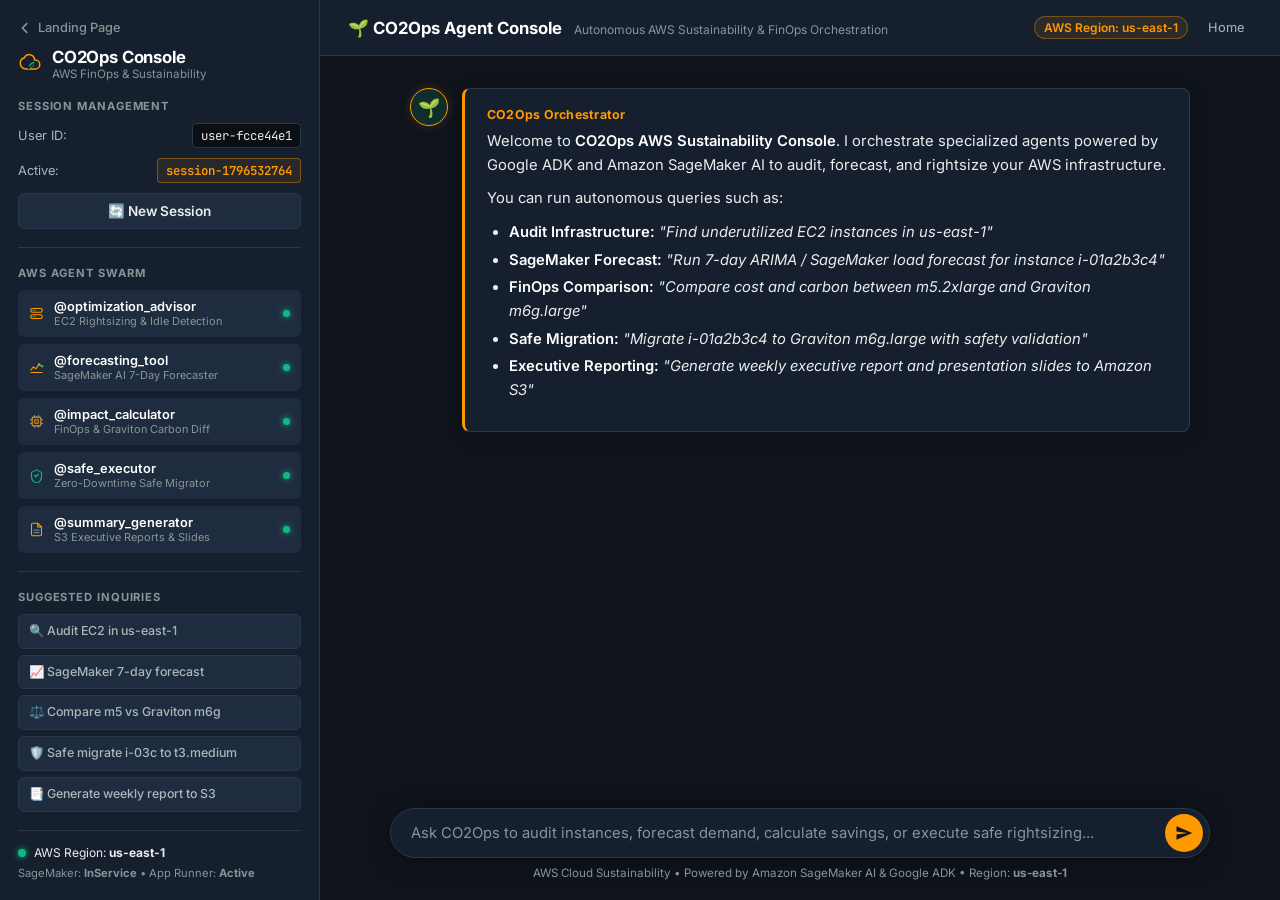
==== commit 5a496cb3: "fix: Dockerfile path structure, absolute imports to relative imports, and agent double-parent fix" ====
--- a/Frontend/workspace.html
+++ b/Frontend/workspace.html
@@ -956,6 +956,6 @@
   </div>
 
   <script src="./env.js"></script>
-  <script src="./main.js?v=aws-yellow-v4"></script>
+  <script src="./main.js?v=aws-yellow-v5"></script>
 </body>
 </html>
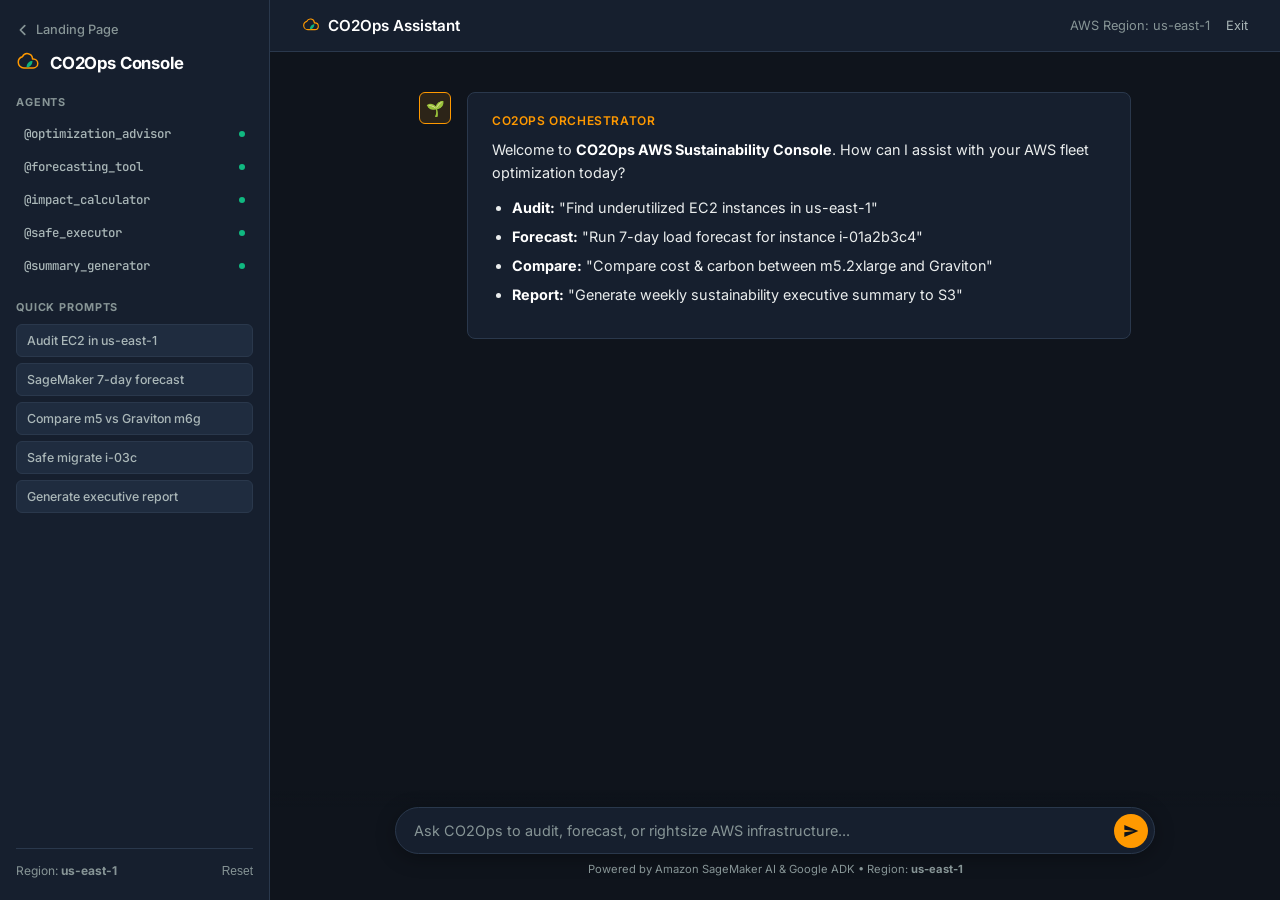
==== commit cc99265a: "style: ultra-minimalist AWS workspace UI redesign" ====
--- a/Frontend/workspace.html
+++ b/Frontend/workspace.html
@@ -55,14 +55,14 @@
 
     /* --- Streamlit-Style Left Sidebar --- */
     .st-sidebar {
-      width: 320px;
+      width: 270px;
       flex-shrink: 0;
       background-color: var(--aws-bg-surface);
       border-right: 1px solid var(--aws-border);
       display: flex;
       flex-direction: column;
-      padding: 20px 18px;
-      gap: 14px;
+      padding: 22px 16px;
+      gap: 20px;
       overflow-y: auto;
       height: 100vh;
       position: sticky;
@@ -71,10 +71,7 @@
     }
 
     .st-sidebar::-webkit-scrollbar {
-      width: 5px;
-    }
-    .st-sidebar::-webkit-scrollbar-track {
-      background: transparent;
+      width: 4px;
     }
     .st-sidebar::-webkit-scrollbar-thumb {
       background: var(--aws-border);
@@ -85,7 +82,6 @@
       display: flex;
       flex-direction: column;
       gap: 12px;
-      padding-bottom: 4px;
     }
 
     .st-nav-back {
@@ -107,11 +103,7 @@
       display: flex;
       align-items: center;
       gap: 10px;
-    }
-
-    .st-brand-text {
-      display: flex;
-      flex-direction: column;
+      padding-top: 2px;
     }
 
     .st-brand-name {
@@ -121,11 +113,6 @@
       letter-spacing: -0.01em;
     }
 
-    .st-brand-sub {
-      font-size: 0.725rem;
-      color: var(--aws-text-muted);
-    }
-
     .st-sidebar-section {
       display: flex;
       flex-direction: column;
@@ -133,79 +120,19 @@
     }
 
     .st-section-title {
-      font-size: 0.7rem;
+      font-size: 0.68rem;
       font-weight: 700;
       text-transform: uppercase;
       letter-spacing: 0.08em;
       color: var(--aws-text-muted);
     }
 
-    .st-session-row {
-      display: flex;
-      justify-content: space-between;
-      align-items: center;
-      font-size: 0.82rem;
-    }
-
-    .st-session-label {
-      color: var(--aws-text-secondary);
-      font-size: 0.8rem;
-    }
-
-    .st-code-badge {
-      font-family: 'JetBrains Mono', monospace;
-      font-size: 0.775rem;
-      background: var(--aws-bg-code);
-      color: var(--aws-text-primary);
-      border: 1px solid var(--aws-border);
-      padding: 3px 8px;
-      border-radius: 4px;
-    }
-
-    .st-code-badge.active-session {
-      color: var(--aws-yellow);
-      border-color: rgba(255, 153, 0, 0.4);
-      background: rgba(255, 153, 0, 0.08);
-      font-weight: 600;
-    }
-
-    /* Streamlit Secondary Button */
-    .st-btn-secondary {
-      background: var(--aws-bg-elevated);
-      border: 1px solid var(--aws-border);
-      color: var(--aws-text-primary);
-      font-size: 0.85rem;
-      font-weight: 600;
-      padding: 9px 14px;
-      border-radius: 6px;
-      cursor: pointer;
-      display: flex;
-      align-items: center;
-      justify-content: center;
-      width: 100%;
-      transition: all 0.15s ease;
-      font-family: inherit;
-    }
-
-    .st-btn-secondary:hover {
-      border-color: var(--aws-yellow);
-      color: var(--aws-yellow);
-      background: rgba(255, 153, 0, 0.08);
-      box-shadow: 0 0 12px rgba(255, 153, 0, 0.15);
-    }
-
-    .st-divider {
-      height: 1px;
-      background: var(--aws-border);
-      margin: 4px 0;
-    }
-
     /* Sub-Agents Swarm List */
     .st-swarm-list {
       list-style: none;
       display: flex;
       flex-direction: column;
-      gap: 7px;
+      gap: 4px;
       margin: 0;
       padding: 0;
     }
@@ -213,48 +140,31 @@
     .st-swarm-item {
       display: flex;
       align-items: center;
-      gap: 10px;
-      padding: 8px 10px;
+      gap: 8px;
+      padding: 6px 8px;
       border-radius: 6px;
+      font-size: 0.8rem;
+      color: var(--aws-text-secondary);
+      transition: all 0.15s ease;
+    }
+
+    .st-swarm-item:hover {
       background: var(--aws-bg-elevated);
-      border: 1px solid transparent;
-      font-size: 0.8rem;
-      transition: all 0.15s ease;
-    }
-
-    .st-swarm-item.active-agent {
-      border-color: var(--aws-yellow);
-      background: rgba(255, 153, 0, 0.1);
-      box-shadow: 0 0 10px rgba(255, 153, 0, 0.15);
-    }
-
-    .st-swarm-meta {
-      display: flex;
-      flex-direction: column;
-      flex-grow: 1;
-      overflow: hidden;
+      color: var(--aws-text-primary);
     }
 
     .st-swarm-name {
-      font-weight: 600;
-      color: #FFFFFF;
-      font-size: 0.8rem;
-    }
-
-    .st-swarm-role {
-      font-size: 0.685rem;
-      color: var(--aws-text-muted);
-      text-overflow: ellipsis;
-      white-space: nowrap;
-      overflow: hidden;
+      font-weight: 500;
+      font-family: 'JetBrains Mono', monospace;
+      font-size: 0.775rem;
     }
 
     .st-dot-online {
-      width: 7px;
-      height: 7px;
+      width: 6px;
+      height: 6px;
       border-radius: 50%;
       background: var(--aws-green);
-      box-shadow: 0 0 6px var(--aws-green);
+      margin-left: auto;
       flex-shrink: 0;
     }
 
@@ -276,14 +186,16 @@
       cursor: pointer;
       transition: all 0.15s ease;
       font-weight: 500;
-      line-height: 1.35;
       font-family: inherit;
+      white-space: nowrap;
+      overflow: hidden;
+      text-overflow: ellipsis;
     }
 
     .st-chip-btn:hover {
       border-color: var(--aws-yellow);
       color: #FFFFFF;
-      background: rgba(255, 153, 0, 0.1);
+      background: rgba(255, 153, 0, 0.08);
     }
 
     .st-sidebar-footer {
@@ -291,29 +203,9 @@
       padding-top: 14px;
       border-top: 1px solid var(--aws-border);
       display: flex;
-      flex-direction: column;
-      gap: 6px;
-    }
-
-    .st-status-badge {
-      display: flex;
-      align-items: center;
-      gap: 8px;
+      justify-content: space-between;
+      align-items: center;
       font-size: 0.75rem;
-      color: var(--aws-text-primary);
-    }
-
-    .st-pulse-green {
-      width: 8px;
-      height: 8px;
-      border-radius: 50%;
-      background: var(--aws-green);
-      display: inline-block;
-      box-shadow: 0 0 6px var(--aws-green);
-    }
-
-    .st-sidebar-caption {
-      font-size: 0.7rem;
       color: var(--aws-text-muted);
     }
 
@@ -328,8 +220,8 @@
     }
 
     .st-topbar {
-      height: 56px;
-      padding: 0 28px;
+      height: 52px;
+      padding: 0 32px;
       background: var(--aws-bg-surface);
       border-bottom: 1px solid var(--aws-border);
       display: flex;
@@ -340,60 +232,39 @@
       z-index: 20;
     }
 
-    .st-topbar-left {
-      display: flex;
-      align-items: baseline;
-      gap: 12px;
-    }
-
     .st-topbar-title {
-      font-size: 1.05rem;
-      font-weight: 700;
+      font-size: 0.95rem;
+      font-weight: 600;
       color: #FFFFFF;
-      margin: 0;
-    }
-
-    .st-topbar-tagline {
-      font-size: 0.75rem;
+      display: flex;
+      align-items: center;
+      gap: 8px;
+    }
+
+    .st-topbar-right {
+      display: flex;
+      align-items: center;
+      gap: 16px;
+      font-size: 0.8rem;
       color: var(--aws-text-muted);
     }
 
-    .st-topbar-right {
-      display: flex;
-      align-items: center;
-      gap: 12px;
-    }
-
-    .st-badge-aws {
-      background: rgba(255, 153, 0, 0.1);
-      border: 1px solid rgba(255, 153, 0, 0.35);
-      color: var(--aws-yellow);
-      font-size: 0.75rem;
-      font-weight: 600;
-      padding: 3px 9px;
-      border-radius: 12px;
-    }
-
     .st-link-home {
-      font-size: 0.8rem;
       color: var(--aws-text-secondary);
       text-decoration: none;
-      padding: 4px 8px;
-      border-radius: 4px;
-      transition: all 0.15s ease;
+      transition: color 0.15s ease;
     }
 
     .st-link-home:hover {
-      color: #FFFFFF;
-      background: var(--aws-bg-elevated);
-    }
-
-    /* --- Centered Chat Container (Streamlit layout="centered") --- */
+      color: var(--aws-yellow);
+    }
+
+    /* --- Centered Chat Container --- */
     .st-chat-container {
-      max-width: 820px;
+      max-width: 760px;
       width: 100%;
       margin: 0 auto;
-      padding: 32px 20px 140px;
+      padding: 40px 24px 140px;
       flex: 1;
       display: flex;
       flex-direction: column;
@@ -403,36 +274,34 @@
     .st-chat-stream {
       display: flex;
       flex-direction: column;
-      gap: 20px;
+      gap: 24px;
     }
 
     .st-chat-message {
       display: flex;
-      gap: 14px;
+      gap: 16px;
       width: 100%;
     }
 
     .st-avatar {
-      width: 38px;
-      height: 38px;
-      border-radius: 50%;
+      width: 32px;
+      height: 32px;
+      border-radius: 6px;
       display: flex;
       align-items: center;
       justify-content: center;
-      font-size: 18px;
+      font-size: 15px;
       flex-shrink: 0;
-      user-select: none;
     }
 
     .assistant-avatar {
-      background: rgba(16, 185, 129, 0.15);
-      border: 1.5px solid var(--aws-yellow);
-      box-shadow: 0 0 10px rgba(255, 153, 0, 0.2);
+      background: rgba(255, 153, 0, 0.12);
+      border: 1px solid var(--aws-yellow);
     }
 
     .user-avatar {
       background: var(--aws-bg-elevated);
-      border: 1.5px solid var(--aws-border);
+      border: 1px solid var(--aws-border);
     }
 
     .st-message-bubble {
@@ -442,17 +311,13 @@
       overflow: hidden;
     }
 
-    /* Assistant Message Bubble: Streamlit Card Style */
     .st-chat-message.assistant .st-message-bubble {
       background: var(--aws-bg-surface);
       border: 1px solid var(--aws-border);
-      border-left: 3.5px solid var(--aws-yellow);
       border-radius: 8px;
-      padding: 18px 22px;
-      box-shadow: 0 4px 16px rgba(0, 0, 0, 0.25);
-    }
-
-    /* User Message Bubble: Compact Right-Aligned Pill */
+      padding: 20px 24px;
+    }
+
     .st-chat-message.user {
       flex-direction: row-reverse;
     }
@@ -460,19 +325,20 @@
     .st-chat-message.user .st-message-bubble {
       background: var(--aws-bg-elevated);
       border: 1px solid var(--aws-border-light);
-      border-radius: 18px 18px 4px 18px;
+      border-radius: 16px 16px 4px 16px;
       padding: 12px 18px;
-      max-width: 78%;
+      max-width: 80%;
       align-self: flex-end;
       color: #FFFFFF;
     }
 
     .st-message-sender {
-      font-size: 0.775rem;
-      font-weight: 700;
+      font-size: 0.75rem;
+      font-weight: 600;
       color: var(--aws-yellow);
-      margin-bottom: 8px;
-      letter-spacing: 0.02em;
+      margin-bottom: 10px;
+      text-transform: uppercase;
+      letter-spacing: 0.05em;
     }
 
     .st-chat-message.user .st-message-sender {
@@ -480,33 +346,28 @@
     }
 
     .st-message-content {
-      font-size: 0.925rem;
+      font-size: 0.9rem;
       line-height: 1.6;
       color: var(--aws-text-primary);
     }
 
     .st-message-content p {
-      margin-bottom: 10px;
+      margin-bottom: 12px;
     }
 
     .st-message-content p:last-child {
       margin-bottom: 0;
     }
 
-    .st-message-content ul.st-list, .st-message-content ul {
-      margin: 10px 0 10px 22px;
-      display: flex;
-      flex-direction: column;
-      gap: 4px;
-    }
-
-    .st-message-content li {
-      color: var(--aws-text-primary);
+    .st-message-content ul {
+      margin: 8px 0 12px 20px;
+      display: flex;
+      flex-direction: column;
+      gap: 6px;
     }
 
     .st-message-content strong {
       color: #FFFFFF;
-      font-weight: 600;
     }
 
     .st-inline-code {
@@ -528,13 +389,12 @@
     }
 
     .st-code-header {
-      background: rgba(255, 255, 255, 0.04);
+      background: rgba(255, 255, 255, 0.03);
       border-bottom: 1px solid var(--aws-border);
       padding: 6px 12px;
       font-family: 'JetBrains Mono', monospace;
-      font-size: 0.725rem;
+      font-size: 0.7rem;
       color: var(--aws-text-muted);
-      text-transform: uppercase;
     }
 
     .st-code-block pre {
@@ -544,113 +404,22 @@
       font-family: 'JetBrains Mono', monospace;
       font-size: 0.85rem;
       color: #EAEDED;
-      line-height: 1.5;
-    }
-
-    .st-heading-1, .st-heading-2, .st-heading-3 {
-      color: #FFFFFF;
-      margin: 18px 0 8px;
-      font-weight: 700;
-    }
-
-    .st-heading-1 {
-      font-size: 1.25rem;
-      border-bottom: 1px solid var(--aws-border);
-      padding-bottom: 6px;
-      color: var(--aws-yellow);
-    }
-
-    .st-heading-2 {
-      font-size: 1.1rem;
-      color: var(--aws-yellow);
-    }
-
-    .st-heading-3 {
-      font-size: 0.975rem;
-      color: #FFFFFF;
-    }
-
-    .st-link {
-      color: var(--aws-yellow);
-      text-decoration: underline;
-      text-underline-offset: 3px;
-      font-weight: 500;
-    }
-
-    .st-link:hover {
-      color: var(--aws-yellow-hover);
-    }
-
-    /* Streamlit Dot-Flashing Thinking Animation */
-    .st-thinking-box {
-      display: flex;
-      align-items: center;
-      gap: 14px;
-      padding: 4px 0;
-    }
-
-    .st-thinking-text {
-      font-size: 0.85rem;
-      font-style: italic;
-      color: var(--aws-text-secondary);
-    }
-
-    .st-dot-flashing {
-      position: relative;
-      width: 8px;
-      height: 8px;
-      border-radius: 5px;
-      background-color: var(--aws-yellow);
-      color: var(--aws-yellow);
-      animation: stDotFlashing 1s infinite linear alternate;
-      animation-delay: .5s;
-      margin-left: 14px;
-      margin-right: 14px;
-    }
-
-    .st-dot-flashing::before, .st-dot-flashing::after {
-      content: '';
-      display: inline-block;
-      position: absolute;
-      top: 0;
-      width: 8px;
-      height: 8px;
-      border-radius: 5px;
-      background-color: var(--aws-yellow);
-      color: var(--aws-yellow);
-    }
-
-    .st-dot-flashing::before {
-      left: -14px;
-      animation: stDotFlashing 1s infinite alternate;
-      animation-delay: 0s;
-    }
-
-    .st-dot-flashing::after {
-      left: 14px;
-      animation: stDotFlashing 1s infinite alternate;
-      animation-delay: 1s;
-    }
-
-    @keyframes stDotFlashing {
-      0% { opacity: 0.3; transform: translateY(2px); }
-      100% { opacity: 1; transform: translateY(-2px); }
-    }
-
-    /* --- Streamlit Centered Bottom Input Bar --- */
+    }
+
+    /* --- Centered Bottom Input Bar --- */
     .st-bottom-bar {
       position: fixed;
       bottom: 0;
-      left: 320px;
+      left: 270px;
       right: 0;
-      padding: 16px 20px 20px;
+      padding: 16px 24px 24px;
       background: linear-gradient(to top, var(--aws-bg-canvas) 85%, transparent 100%);
       z-index: 30;
       box-sizing: border-box;
     }
 
     .st-bottom-inner {
-      max-width: 820px;
+      max-width: 760px;
       width: 100%;
       margin: 0 auto;
     }
@@ -659,16 +428,15 @@
       display: flex;
       align-items: center;
       background: var(--aws-bg-surface);
-      border: 1.5px solid var(--aws-border);
-      border-radius: 28px;
-      padding: 5px 6px 5px 20px;
-      box-shadow: 0 4px 24px rgba(0, 0, 0, 0.4);
-      transition: all 0.2s ease;
+      border: 1px solid var(--aws-border);
+      border-radius: 24px;
+      padding: 4px 6px 4px 18px;
+      box-shadow: 0 4px 20px rgba(0, 0, 0, 0.3);
+      transition: border-color 0.15s ease;
     }
 
     .st-input-container:focus-within {
       border-color: var(--aws-yellow);
-      box-shadow: 0 0 0 2px rgba(255, 153, 0, 0.25), 0 6px 24px rgba(0, 0, 0, 0.5);
     }
 
     #ws-chat-input {
@@ -676,9 +444,9 @@
       background: transparent;
       border: none;
       color: #FFFFFF;
-      font-size: 0.925rem;
+      font-size: 0.9rem;
       outline: none;
-      padding: 8px 0;
+      padding: 10px 0;
       font-family: inherit;
     }
 
@@ -690,48 +458,37 @@
       background: var(--aws-yellow);
       color: #0F141C;
       border: none;
-      width: 38px;
-      height: 38px;
+      width: 34px;
+      height: 34px;
       border-radius: 50%;
       display: flex;
       align-items: center;
       justify-content: center;
       cursor: pointer;
-      transition: all 0.15s ease;
+      transition: opacity 0.15s ease;
       flex-shrink: 0;
     }
 
     .st-send-btn:hover {
       background: var(--aws-yellow-hover);
-      transform: scale(1.05);
     }
 
     .st-send-btn:disabled {
       opacity: 0.4;
       cursor: not-allowed;
-      transform: none;
     }
 
     .st-input-caption {
       text-align: center;
-      font-size: 0.725rem;
+      font-size: 0.7rem;
       color: var(--aws-text-muted);
       margin-top: 8px;
     }
 
-    /* Responsive adjustment */
     @media (max-width: 900px) {
-      .st-layout {
-        flex-direction: column;
-      }
-      .st-sidebar {
-        width: 100%;
-        height: auto;
-        position: relative;
-      }
-      .st-bottom-bar {
-        left: 0;
-      }
+      .st-layout { flex-direction: column; }
+      .st-sidebar { width: 100%; height: auto; position: relative; }
+      .st-bottom-bar { left: 0; }
     }
   </style>
 </head>
@@ -741,35 +498,6 @@
     <symbol id="icon-aws-co2ops" viewBox="0 0 32 32">
       <path d="M22 10a7 7 0 0 0-13.4-2.3A7.5 7.5 0 0 0 3 15a7.5 7.5 0 0 0 7.5 7.5H23a6 6 0 0 0 0-12h-1z" fill="none" stroke="#FF9900" stroke-width="2" stroke-linecap="round" stroke-linejoin="round"/>
       <path d="M14 22c0-5 3.5-9 8-9 0 5-3.5 9-8 9z" fill="#10B981" opacity="0.95"/>
-      <path d="M14 22l6-6" stroke="#0F141C" stroke-width="1.75" stroke-linecap="round"/>
-    </symbol>
-    <symbol id="icon-ec2" viewBox="0 0 24 24">
-      <rect x="3" y="4" width="18" height="6" rx="2" fill="none" stroke="#FF9900" stroke-width="1.75"/>
-      <rect x="3" y="14" width="18" height="6" rx="2" fill="none" stroke="#FF9900" stroke-width="1.75"/>
-      <circle cx="6.5" cy="7" r="1" fill="#10B981"/>
-      <circle cx="9.5" cy="7" r="1" fill="#FF9900"/>
-      <circle cx="6.5" cy="17" r="1" fill="#10B981"/>
-      <circle cx="9.5" cy="17" r="1" fill="#FF9900"/>
-    </symbol>
-    <symbol id="icon-sagemaker" viewBox="0 0 24 24">
-      <path d="M3 20h18M3 16l4-5 4 3 5-7 5 3" fill="none" stroke="#FF9900" stroke-width="1.75" stroke-linecap="round" stroke-linejoin="round"/>
-      <circle cx="16" cy="7" r="2" fill="#FF9900"/>
-      <circle cx="21" cy="10" r="2" fill="#10B981"/>
-    </symbol>
-    <symbol id="icon-graviton" viewBox="0 0 24 24">
-      <rect x="5" y="5" width="14" height="14" rx="2" fill="none" stroke="#FF9900" stroke-width="1.75"/>
-      <path d="M9 9h6v6H9z" fill="#FF9900" fill-opacity="0.25" stroke="#FF9900" stroke-width="1.2"/>
-      <path d="M9 2v3M15 2v3M9 19v3M15 19v3M2 9h3M2 15h3M19 9h3M19 15h3" stroke="#879596" stroke-width="1.5" stroke-linecap="round"/>
-    </symbol>
-    <symbol id="icon-shield" viewBox="0 0 24 24">
-      <path d="M12 3l8 4v6c0 5-3.5 9.5-8 11-4.5-1.5-8-6-8-11V7l8-4z" fill="none" stroke="#10B981" stroke-width="1.75" stroke-linecap="round" stroke-linejoin="round"/>
-      <path d="M9 12l2 2 4-4" fill="none" stroke="#10B981" stroke-width="2" stroke-linecap="round" stroke-linejoin="round"/>
-    </symbol>
-    <symbol id="icon-s3-report" viewBox="0 0 24 24">
-      <path d="M14 2H6a2 2 0 0 0-2 2v16a2 2 0 0 0 2 2h12a2 2 0 0 0 2-2V8z" fill="none" stroke="#FF9900" stroke-width="1.75" stroke-linecap="round" stroke-linejoin="round"/>
-      <polyline points="14 2 14 8 20 8" fill="none" stroke="#FF9900" stroke-width="1.75" stroke-linecap="round" stroke-linejoin="round"/>
-      <line x1="16" y1="13" x2="8" y2="13" stroke="#879596" stroke-width="1.5" stroke-linecap="round"/>
-      <line x1="16" y1="17" x2="8" y2="17" stroke="#879596" stroke-width="1.5" stroke-linecap="round"/>
     </symbol>
   </svg>
 
@@ -777,150 +505,99 @@
     <!-- Streamlit-Style Left Sidebar -->
     <aside class="st-sidebar">
       <div class="st-sidebar-header">
-        <a href="./index.html" class="st-nav-back" title="Return to Landing Page">
+        <a href="./index.html" class="st-nav-back">
           <svg width="14" height="14" viewBox="0 0 16 16" fill="none"><path d="M10 13L5 8L10 3" stroke="currentColor" stroke-width="2" stroke-linecap="round" stroke-linejoin="round"/></svg>
           <span>Landing Page</span>
         </a>
         <div class="st-brand">
           <svg width="24" height="24"><use href="#icon-aws-co2ops"/></svg>
-          <div class="st-brand-text">
-            <span class="st-brand-name">CO2Ops Console</span>
-            <span class="st-brand-sub">AWS FinOps & Sustainability</span>
-          </div>
+          <span class="st-brand-name">CO2Ops Console</span>
         </div>
       </div>
 
-      <!-- Session Management -->
-      <div class="st-sidebar-section">
-        <div class="st-section-title">Session Management</div>
-        <div class="st-session-row">
-          <span class="st-session-label">User ID:</span>
-          <code id="ws-user-id" class="st-code-badge">Loading...</code>
-        </div>
-        <div class="st-session-row">
-          <span class="st-session-label">Active:</span>
-          <code id="ws-session-id" class="st-code-badge active-session">Loading...</code>
-        </div>
-        <button id="ws-new-session-btn" class="st-btn-secondary" title="Reset and start new session">
-          <span>🔄 New Session</span>
-        </button>
-      </div>
-
-      <div class="st-divider"></div>
-
       <!-- AWS Agent Swarm -->
       <div class="st-sidebar-section">
-        <div class="st-section-title">AWS Agent Swarm</div>
+        <div class="st-section-title">Agents</div>
         <ul class="st-swarm-list">
           <li class="st-swarm-item" data-agent="optimization_advisor">
-            <svg width="15" height="15"><use href="#icon-ec2"/></svg>
-            <div class="st-swarm-meta">
-              <span class="st-swarm-name">@optimization_advisor</span>
-              <span class="st-swarm-role">EC2 Rightsizing & Idle Detection</span>
-            </div>
+            <span class="st-swarm-name">@optimization_advisor</span>
             <span class="st-dot-online"></span>
           </li>
           <li class="st-swarm-item" data-agent="forecasting_tool">
-            <svg width="15" height="15"><use href="#icon-sagemaker"/></svg>
-            <div class="st-swarm-meta">
-              <span class="st-swarm-name">@forecasting_tool</span>
-              <span class="st-swarm-role">SageMaker AI 7-Day Forecaster</span>
-            </div>
+            <span class="st-swarm-name">@forecasting_tool</span>
             <span class="st-dot-online"></span>
           </li>
           <li class="st-swarm-item" data-agent="impact_calculator">
-            <svg width="15" height="15"><use href="#icon-graviton"/></svg>
-            <div class="st-swarm-meta">
-              <span class="st-swarm-name">@impact_calculator</span>
-              <span class="st-swarm-role">FinOps & Graviton Carbon Diff</span>
-            </div>
+            <span class="st-swarm-name">@impact_calculator</span>
             <span class="st-dot-online"></span>
           </li>
           <li class="st-swarm-item" data-agent="safe_executor">
-            <svg width="15" height="15"><use href="#icon-shield"/></svg>
-            <div class="st-swarm-meta">
-              <span class="st-swarm-name">@safe_executor</span>
-              <span class="st-swarm-role">Zero-Downtime Safe Migrator</span>
-            </div>
+            <span class="st-swarm-name">@safe_executor</span>
             <span class="st-dot-online"></span>
           </li>
           <li class="st-swarm-item" data-agent="summary_generator">
-            <svg width="15" height="15"><use href="#icon-s3-report"/></svg>
-            <div class="st-swarm-meta">
-              <span class="st-swarm-name">@summary_generator</span>
-              <span class="st-swarm-role">S3 Executive Reports & Slides</span>
-            </div>
+            <span class="st-swarm-name">@summary_generator</span>
             <span class="st-dot-online"></span>
           </li>
         </ul>
       </div>
 
-      <div class="st-divider"></div>
-
-      <!-- Suggested Actions -->
+      <!-- Quick Inquiry Chips -->
       <div class="st-sidebar-section">
-        <div class="st-section-title">Suggested Inquiries</div>
+        <div class="st-section-title">Quick Prompts</div>
         <div class="st-chips-stack">
           <button class="st-chip-btn quick-chip" data-prompt="Audit my AWS EC2 fleet in us-east-1 for underutilized instances and carbon waste">
-            🔍 Audit EC2 in us-east-1
+            Audit EC2 in us-east-1
           </button>
           <button class="st-chip-btn quick-chip" data-prompt="Forecast 7-day CPU load for i-01a2b3c4d5e6f7g80 using Amazon SageMaker AI">
-            📈 SageMaker 7-day forecast
+            SageMaker 7-day forecast
           </button>
           <button class="st-chip-btn quick-chip" data-prompt="Compare cost and carbon emissions between m5.2xlarge and Graviton m6g.large">
-            ⚖️ Compare m5 vs Graviton m6g
+            Compare m5 vs Graviton m6g
           </button>
           <button class="st-chip-btn quick-chip" data-prompt="Execute safe migration of instance i-03c4d5e6f7g8012a to t3.medium with zero downtime">
-            🛡️ Safe migrate i-03c to t3.medium
+            Safe migrate i-03c
           </button>
           <button class="st-chip-btn quick-chip" data-prompt="Generate weekly AWS sustainability executive summary report and upload to S3">
-            📑 Generate weekly report to S3
+            Generate executive report
           </button>
         </div>
       </div>
 
       <div class="st-sidebar-footer">
-        <div class="st-status-badge">
-          <span class="st-pulse-green"></span>
-          <span>AWS Region: <strong>us-east-1</strong></span>
-        </div>
-        <div class="st-sidebar-caption">
-          SageMaker: <strong>InService</strong> • App Runner: <strong>Active</strong>
-        </div>
+        <span>Region: <strong>us-east-1</strong></span>
+        <button id="ws-new-session-btn" style="background:none; border:none; color:var(--aws-text-muted); cursor:pointer; font-size:0.75rem;" title="Reset session">Reset</button>
       </div>
     </aside>
 
-    <!-- Main Content Stream (Streamlit layout="centered") -->
+    <!-- Main Content Stream -->
     <main class="st-main">
-      <!-- Minimalist Top Navigation Header -->
       <header class="st-topbar">
-        <div class="st-topbar-left">
-          <h1 class="st-topbar-title">🌱 CO2Ops Agent Console</h1>
-          <span class="st-topbar-tagline">Autonomous AWS Sustainability & FinOps Orchestration</span>
+        <div class="st-topbar-title">
+          <svg width="18" height="18"><use href="#icon-aws-co2ops"/></svg>
+          <span>CO2Ops Assistant</span>
         </div>
         <div class="st-topbar-right">
-          <span class="st-badge-aws">AWS Region: us-east-1</span>
-          <a href="./index.html" class="st-link-home">Home</a>
+          <span>AWS Region: us-east-1</span>
+          <a href="./index.html" class="st-link-home">Exit</a>
         </div>
       </header>
 
       <!-- Centered Chat Container -->
       <div class="st-chat-container">
         <div id="ws-chat-history" class="st-chat-stream">
-          <!-- Streamlit Welcome Assistant Message -->
+          <!-- Minimalist Welcome Assistant Message -->
           <div class="st-chat-message assistant">
             <div class="st-avatar assistant-avatar" title="CO2Ops Assistant">🌱</div>
             <div class="st-message-bubble">
               <div class="st-message-sender">CO2Ops Orchestrator</div>
               <div class="st-message-content">
-                <p>Welcome to <strong>CO2Ops AWS Sustainability Console</strong>. I orchestrate specialized agents powered by Google ADK and Amazon SageMaker AI to audit, forecast, and rightsize your AWS infrastructure.</p>
-                <p>You can run autonomous queries such as:</p>
+                <p>Welcome to <strong>CO2Ops AWS Sustainability Console</strong>. How can I assist with your AWS fleet optimization today?</p>
                 <ul>
-                  <li><strong>Audit Infrastructure:</strong> <em>"Find underutilized EC2 instances in us-east-1"</em></li>
-                  <li><strong>SageMaker Forecast:</strong> <em>"Run 7-day ARIMA / SageMaker load forecast for instance i-01a2b3c4"</em></li>
-                  <li><strong>FinOps Comparison:</strong> <em>"Compare cost and carbon between m5.2xlarge and Graviton m6g.large"</em></li>
-                  <li><strong>Safe Migration:</strong> <em>"Migrate i-01a2b3c4 to Graviton m6g.large with safety validation"</em></li>
-                  <li><strong>Executive Reporting:</strong> <em>"Generate weekly executive report and presentation slides to Amazon S3"</em></li>
+                  <li><strong>Audit:</strong> "Find underutilized EC2 instances in us-east-1"</li>
+                  <li><strong>Forecast:</strong> "Run 7-day load forecast for instance i-01a2b3c4"</li>
+                  <li><strong>Compare:</strong> "Compare cost & carbon between m5.2xlarge and Graviton"</li>
+                  <li><strong>Report:</strong> "Generate weekly sustainability executive summary to S3"</li>
                 </ul>
               </div>
             </div>
@@ -928,7 +605,7 @@
         </div>
       </div>
 
-      <!-- Centered Pinned Bottom Input Bar (Streamlit style) -->
+      <!-- Centered Bottom Input Bar -->
       <footer class="st-bottom-bar">
         <div class="st-bottom-inner">
           <form id="ws-chat-form" class="st-chat-form">
@@ -936,19 +613,19 @@
               <input 
                 type="text" 
                 id="ws-chat-input" 
-                placeholder="Ask CO2Ops to audit instances, forecast demand, calculate savings, or execute safe rightsizing..." 
+                placeholder="Ask CO2Ops to audit, forecast, or rightsize AWS infrastructure..." 
                 autocomplete="off"
                 required 
               />
               <button type="submit" id="ws-send-btn" class="st-send-btn" title="Send message">
-                <svg width="18" height="18" viewBox="0 0 24 24" fill="currentColor">
+                <svg width="16" height="16" viewBox="0 0 24 24" fill="currentColor">
                   <path d="M2.01 21L23 12 2.01 3 2 10l15 2-15 2z"/>
                 </svg>
               </button>
             </div>
           </form>
           <div class="st-input-caption">
-            AWS Cloud Sustainability • Powered by Amazon SageMaker AI & Google ADK • Region: <strong>us-east-1</strong>
+            Powered by Amazon SageMaker AI & Google ADK • Region: <strong>us-east-1</strong>
           </div>
         </div>
       </footer>
@@ -956,6 +633,6 @@
   </div>
 
   <script src="./env.js"></script>
-  <script src="./main.js?v=aws-yellow-v5"></script>
+  <script src="./main.js?v=aws-yellow-v6"></script>
 </body>
 </html>
